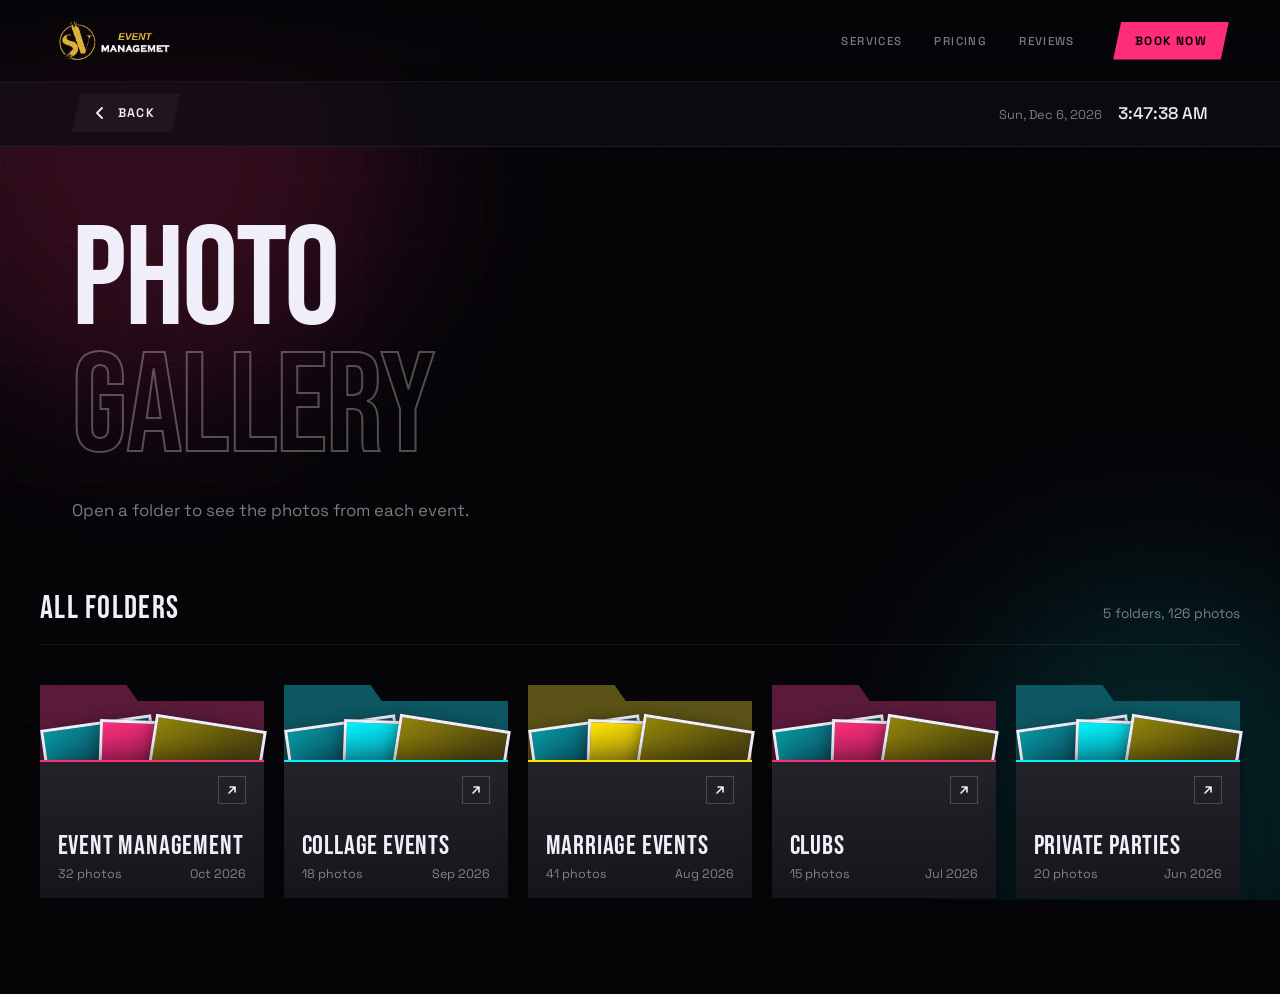
==== src/html/c_gallery.html @ 481b9ca6 "Add files via upload" ====
<!DOCTYPE html>
<html lang="en">
<head>
  <meta charset="UTF-8">
  <meta name="viewport" content="width=device-width, initial-scale=1">
  <title>Photo Gallery</title>

  <!-- Fonts used by Claudestyle.css (remove if your site already loads them) -->
  <link rel="preconnect" href="https://fonts.googleapis.com">
  <link rel="preconnect" href="https://fonts.gstatic.com" crossorigin>
  <link href="https://fonts.googleapis.com/css2?family=Bebas+Neue&family=Space+Grotesk:wght@400;500;700&family=Syncopate:wght@400;700&display=swap" rel="stylesheet">

  <!-- 1) Your existing stylesheet (unchanged)  2) the new gallery styles.
       Change the paths if your CSS lives in a folder, e.g. href="css/Claudestyle.css" -->
  <link rel="stylesheet" href="Claudestyle.css">
  <link rel="stylesheet" href="gallery.css">
    <link rel="stylesheet" href="./c_gallery.css">

    <link rel="icon" type="image/png" href="../Images/Logo_crop.png">
<link rel="stylesheet" href="../html/nav_styl1.css">
<link rel="stylesheet" href="../html/./Claudestyle.css">


</head>

<body class="gallery-page">

  <!-- nav -->
  <nav class="navbar">
    <div class="nav-logo">
        <a href="./index.html">
            <img src="../Images/Logo.png" alt="Logo">
        </a>
    </div>

    <!-- Desktop Navigation -->
    <div class="desktop-nav">

        <ul class="nav-links">
            <li><a href="./index.html#services">Services</a></li>
            <li><a href="./index.html#pricing">Pricing</a></li>
            <li><a href="./index.html#testimonials">Reviews</a></li>
        </ul>

        <a href="./index.html#contact" class="nav-cta" id="#contact">
            Book Now
        </a>

    </div>

    <!-- Mobile Menu Button -->
    <button class="menu-button"
            id="menuButton"
            aria-label="Open navigation menu"
            aria-expanded="false">

        <span></span>
        <span></span>
        <span></span>

    </button>

    <!-- Mobile Dropdown -->
    <div class="mobile-menu" id="mobileMenu">

        <ul>
            <li><a href="./index.html#services">Services</a></li>
            <li><a href="./index.html#events">Events</a></li>
            <li><a href="./index.html#genres">Galary</a></li>
            <li><a href="./index.html#pricing">Pricing</a></li>
            <li><a href="./index.html#testimonials">Reviews</a></li>
        </ul>

        <a href="./index.html#contact" class="mobile-cta" id="#contact">
            Book Now
        </a>

    </div>

</nav>

  <div class="g-bg" aria-hidden="true">
    <div class="grid-bg"></div>
    <div class="orb orb1"></div>
    <div class="orb orb2"></div>
  </div>
 
  <main>

<!-- back button + time & date -->
    <div class="g-toolbar">
      <div class="g-toolbar-inner">
        <a class="g-back" id="backBtn" href="./index.html">
          <svg width="16" height="16" viewBox="0 0 16 16" fill="none" stroke="currentColor" stroke-width="1.8" stroke-linecap="round" stroke-linejoin="round" aria-hidden="true">
            <path d="M10 3 5 8l5 5"/>
          </svg>
          Back
        </a>

        <div class="g-clock">
          <span class="g-date" id="gDate"></span>
          <time class="g-time" id="gClock">--:--:--</time>
        </div>
      </div>
    </div>

    <!-- =================================================================
         TITLE
         ================================================================= -->
    <div class="gallery-head">
      <h1 class="gallery-title">
        <span>Photo</span>
        <span class="g-outline">Gallery</span>
      </h1>
      <p class="gallery-sub">Open a folder to see the photos from each event.</p>
    </div>

    <!-- =================================================================
         FOLDER SECTION  (5 image folders, each one is a link)

         To edit a folder:
           href="..."           the page that opens when the folder is clicked
           folder-name          the folder title
           folder-meta          photo count and date
           style="--img: ..."   (optional) a real cover photo, e.g.
                                <a class="folder" href="..." style="--img: url('Images/event1.JPG')">
                                Without it, colour placeholders are shown.
         To add a 6th folder: copy one <li>...</li> block (the grid
         layout in gallery.css is set up for exactly 5).
         ================================================================= -->
    <section class="gallery-section">
      <div class="container">

        <div class="g-section-head">
          <h2 class="g-section-title">All folders</h2>
          <span class="g-section-count">5 folders, 126 photos</span>
        </div>

        <ul class="folder-grid">

          <!-- Folder 1 -->
          <li>
            <a class="folder" href="gallery/live-events.html">
              <span class="folder-back"></span>
              <span class="folder-photos" aria-hidden="true">
                <span class="folder-photo"></span>
                <span class="folder-photo"></span>
                <span class="folder-photo"></span>
              </span>
              <span class="folder-front">
                <span class="folder-open" aria-hidden="true">
                  <svg width="14" height="14" viewBox="0 0 14 14" fill="none" stroke="currentColor" stroke-width="1.6" stroke-linecap="round" stroke-linejoin="round"><path d="M4 10 10 4M5 4h5v5"/></svg>
                </span>
                <span>
                  <span class="folder-name">Event Management</span>
                  <span class="folder-meta"><span>32 photos</span><span>Oct 2026</span></span>
                </span>
              </span>
            </a>
          </li>

          <!-- Folder 2 -->
          <li>
            <a class="folder" href="gallery/behind-the-decks.html">
              <span class="folder-back"></span>
              <span class="folder-photos" aria-hidden="true">
                <span class="folder-photo"></span>
                <span class="folder-photo"></span>
                <span class="folder-photo"></span>
              </span>
              <span class="folder-front">
                <span class="folder-open" aria-hidden="true">
                  <svg width="14" height="14" viewBox="0 0 14 14" fill="none" stroke="currentColor" stroke-width="1.6" stroke-linecap="round" stroke-linejoin="round"><path d="M4 10 10 4M5 4h5v5"/></svg>
                </span>
                <span>
                  <span class="folder-name"> Collage Events</span>
                  <span class="folder-meta"><span>18 photos</span><span>Sep 2026</span></span>
                </span>
              </span>
            </a>
          </li>

          <!-- Folder 3 -->
          <li>
            <a class="folder" href="gallery/crowd-moments.html">
              <span class="folder-back"></span>
              <span class="folder-photos" aria-hidden="true">
                <span class="folder-photo"></span>
                <span class="folder-photo"></span>
                <span class="folder-photo"></span>
              </span>
              <span class="folder-front">
                <span class="folder-open" aria-hidden="true">
                  <svg width="14" height="14" viewBox="0 0 14 14" fill="none" stroke="currentColor" stroke-width="1.6" stroke-linecap="round" stroke-linejoin="round"><path d="M4 10 10 4M5 4h5v5"/></svg>
                </span>
                <span>
                  <span class="folder-name">Marriage Events</span>
                  <span class="folder-meta"><span>41 photos</span><span>Aug 2026</span></span>
                </span>
              </span>
            </a>
          </li>

          <!-- Folder 4 -->
          <li>
            <a class="folder" href="gallery/backstage.html">
              <span class="folder-back"></span>
              <span class="folder-photos" aria-hidden="true">
                <span class="folder-photo"></span>
                <span class="folder-photo"></span>
                <span class="folder-photo"></span>
              </span>
              <span class="folder-front">
                <span class="folder-open" aria-hidden="true">
                  <svg width="14" height="14" viewBox="0 0 14 14" fill="none" stroke="currentColor" stroke-width="1.6" stroke-linecap="round" stroke-linejoin="round"><path d="M4 10 10 4M5 4h5v5"/></svg>
                </span>
                <span>
                  <span class="folder-name">Clubs</span>
                  <span class="folder-meta"><span>15 photos</span><span>Jul 2026</span></span>
                </span>
              </span>
            </a>
          </li>

          <!-- Folder 5 -->
          <li>
            <a class="folder" href="gallery/artist-portraits.html">
              <span class="folder-back"></span>
              <span class="folder-photos" aria-hidden="true">
                <span class="folder-photo"></span>
                <span class="folder-photo"></span>
                <span class="folder-photo"></span>
              </span>
              <span class="folder-front">
                <span class="folder-open" aria-hidden="true">
                  <svg width="14" height="14" viewBox="0 0 14 14" fill="none" stroke="currentColor" stroke-width="1.6" stroke-linecap="round" stroke-linejoin="round"><path d="M4 10 10 4M5 4h5v5"/></svg>
                </span>
                <span>
                  <span class="folder-name">Private Parties</span>
                  <span class="folder-meta"><span>20 photos</span><span>Jun 2026</span></span>
                </span>
              </span>
            </a>
          </li>

        </ul>
      </div>
    </section>

  </main>

  <script>
    /* BACK BUTTON
       Go to the previous page if there is one; otherwise the normal
       link (index.html) is followed. */
    document.getElementById('backBtn').addEventListener('click', function (e) {
      if (document.referrer || window.history.length > 1) {
        e.preventDefault();
        window.history.back();
      }
    });

    /* LIVE DATE AND TIME
       Uses the visitor's own device clock and language, updates every second. */
    var clockEl = document.getElementById('gClock');
    var dateEl  = document.getElementById('gDate');

    function updateClock() {
      var now = new Date();
      clockEl.textContent = now.toLocaleTimeString([], { hour: 'numeric', minute: '2-digit', second: '2-digit' });
      clockEl.setAttribute('datetime', now.toISOString());
      dateEl.textContent  = now.toLocaleDateString([], { weekday: 'short', day: 'numeric', month: 'short', year: 'numeric' });
    }
    updateClock();
    setInterval(updateClock, 1000);
  </script>
  

</body>
</html>
---- src/html/Claudestyle.css ----
*, *::before, *::after { margin: 0; padding: 0; box-sizing: border-box; }

  :root {
    --neon: #FF2D78;
    --neon2: #00F5FF;
    --neon3: #FFE600;
    --dark: #050508;
    --dark2: #0D0D14;
    --dark3: #13131F;
    --glass: rgba(255,255,255,0.04);
    --glass-border: rgba(255,255,255,0.08);
    --text: #F0EEF8;
    --muted: rgba(240,238,248,0.5);
  }

  html { scroll-behavior: smooth; }

  body {
    background: var(--dark);
    color: var(--text);
    font-family: 'Space Grotesk', sans-serif;
    overflow-x: hidden;
    /* cursor: none; */
  }
 
body {
    opacity: 1;
    transition: opacity 0.5s ease-in-out;
}

/* Fade out before opening the next page */
body.fade-out {
    opacity: 0;
}

  /* CUSTOM CURSOR *
  .cursor {
    position: fixed;
    width: 12px;
    height: 12px;
    background: var(--neon);
    border-radius: 50%;
    pointer-events: none;
    z-index: 99999;
    transform: translate(-50%, -50%);
    transition: transform 0.1s, width 0.3s, height 0.3s, background 0.3s;
    mix-blend-mode: difference;
  }
  .cursor-ring {
    position: fixed;
    width: 40px;
    height: 40px;
    border: 1.5px solid var(--neon2);
    border-radius: 50%;
    pointer-events: none;
    z-index: 99998;
    transform: translate(-50%, -50%);
    transition: transform 0.15s ease, width 0.3s, height 0.3s;
    mix-blend-mode: screen;
  }

  NOISE OVERLAY 
  body::before {
    content: '';
    position: fixed;
    inset: 0;
    background-image: url("data:image/svg+xml,%3Csvg viewBox='0 0 200 200' xmlns='http://www.w3.org/2000/svg'%3E%3Cfilter id='n'%3E%3CfeTurbulence type='fractalNoise' baseFrequency='0.9' numOctaves='4' stitchTiles='stitch'/%3E%3C/filter%3E%3Crect width='100%25' height='100%25' filter='url(%23n)' opacity='0.03'/%3E%3C/svg%3E");
    pointer-events: none;
    z-index: 9999;
    opacity: 0.4;
  }

  NAV 
  nav {
    position: fixed;
    top: 0; left: 0; right: 0;
    z-index: 1000;
    padding: 1.5rem 3rem;
    display: flex;
    justify-content:center;
    align-items: center;
    background: linear-gradient(to bottom, rgba(5,5,8,0.9), transparent);
    backdrop-filter: blur(2px);
    width: 20%;
     height:20%;
}
  .nav_logo {
   height:20%;
   width:20%;
  } 

.nav{
  display: flex;
  flex-direction: row;
  align-items: center;
  justify-content:space-between;
  height: fit-content;
  width:100%;
  height: 5em;
  
}


  .nav-logo span { color: var(--neon); }
  .nav-links { display: flex; gap: 2.5rem; list-style: none; }
  .nav-links a {
    text-decoration: none;
    color: var(--muted);
    font-size: 0.8rem;
    letter-spacing: 0.12em;
    text-transform: uppercase;
    transition: color 0.3s;
    position: relative;
  }
  
  
  .nav-cta {
    background: var(--neon);
    color: #000;
    padding: 0.6rem 1.6rem;
    font-size: 0.78rem;
    font-weight: 700;
    letter-spacing: 0.1em;
    text-transform: uppercase;
    text-decoration: none;
    clip-path: polygon(8px 0%, 100% 0%, calc(100% - 8px) 100%, 0% 100%);
    transition: background 0.3s, transform 0.2s;
  }
  .nav-cta:hover { background: var(--neon2); transform: scale(1.05); } */

  /* HERO */
  
  

.main_space{
  display: flex;
  flex-direction: column;
  /* position:; */
  /* align-items: center; */
  /* justify-content: center; */
}  

  #hero {
    min-height: 45vh;
    display: flex;
    flex-direction: column;
    justify-content:flex-start;
    align-items: center;
    text-align: center;
    position: relative;
    z-index: 10;
    overflow: hidden;
    padding: 6rem 2rem 4rem;
  }

/* HERO backgriund effects */
/* ================================ ILLUSION ZOOM SECTION ================================ */ 
.illusion-zoom-section { width: 100%; height: 100vh; overflow: hidden; position: relative; } 
.illusion-zoom-image { 
  width: 100%;
  height: 100%;
  position: absolute;
  opacity: 10%;
  /* object-fit: cover; */
  transform: scale(1);
  will-change: transform; 
  transition: transform 0.08s linear; } 
  
  /* Mobile */ @media (max-width: 768px) { 
    .illusion-zoom-section { height: 100svh; } 
    .illusion-zoom-image { object-position: center; } }



/* About background */
.background_effect_image { 
  position:absolute;
  opacity: 30%;
  object-fit: cover;
  transform: scale(2);
  will-change: transform; 
  transition: transform 0.08s linear; } 

.background_effect_image{
   position:re
}



  /* AUDIO VISUALIZER BG */
  .visualizer-bg {
    /* position: absolute; */
    bottom: 0; left: 0; right: 0;
    height: 220px;
    display: flex;
    align-items: center;
    justify-content: center;
    gap: 3px;
    padding: 0 1rem;
    opacity: 0.15;
  }
  .bar {
    width: 6px;
    background: linear-gradient(to top, var(--neon), var(--neon2));
    border-radius: 3px 3px 0 0;
    animation: barDance var(--dur, 1.2s) ease-in-out infinite alternate;
    transform-origin: bottom;
  }
  @keyframes barDance {
    0% { height: var(--min, 10px); }
    100% { height: var(--max, 80px); }
  }

  /* GRID LINES */
  .grid-bg {
    position: absolute;
    inset: 0;
    background-image:
      linear-gradient(rgba(255,45,120,0.04) 1px, transparent 1px),
      linear-gradient(90deg, rgba(255,45,120,0.04) 1px, transparent 1px);
    background-size: 60px 60px;
    animation: gridPulse 6s ease-in-out infinite;
  }
  @keyframes gridPulse {
    0%, 100% { opacity: 0.5; }
    50% { opacity: 1; }
  }

  /* ORBS */
  .orb {
    position: absolute;
    border-radius: 50%;
    filter: blur(80px);
    animation: orbFloat var(--dur, 8s) ease-in-out infinite alternate;
    pointer-events: none;
  }
  .orb1 { width: 500px; height: 500px; background: rgba(255,45,120,0.18); top: -100px; left: -100px; --dur: 7s; }
  .orb2 { width: 400px; height: 400px; background: rgba(0,245,255,0.12); bottom: -80px; right: -80px; --dur: 9s; }
  .orb3 { width: 300px; height: 300px; background: rgba(255,230,0,0.08); top: 40%; left: 40%; --dur: 11s; }
  @keyframes orbFloat {
    0% { transform: translate(0,0) scale(1); }
    100% { transform: translate(40px, 30px) scale(1.1); }
  }

  .hero-eyebrow {
    font-size: 0.92rem;
    letter-spacing: 0.3em;
    text-transform: uppercase;
    color: var(--neon);
    margin-bottom: 1.5rem;
    position: relative;
    display: flex;
    align-items: center;
    gap: 1rem;
    opacity: 0;
    animation: fadeUp 0.8s 0.3s forwards;
  }
  .hero-eyebrow::before, .hero-eyebrow::after {
    content: '';
    width: 50px; height: 1px;
    background: var(--neon);
    opacity: 0.5;
  }

  .hero-title {
    font-family: 'Bebas Neue', sans-serif;
    font-size: clamp(5rem, 14vw, 14rem);
    line-height: 0.9;
    letter-spacing: -0.02em;
    position: relative;
    z-index: 2;
    opacity: 0;
    animation: fadeUp 0.8s 0.5s forwards;
  }
  .hero-title .line1 { display: block; }
  .hero-title .line2 {
    display: block;
    -webkit-text-stroke: 2px rgba(248, 248, 248, 0.3);
    color: transparent;
    position: relative;
  }
  .hero-title .line2::after {
    content: attr(data-text);
    position: absolute;
    left: 0;
    background: linear-gradient(135deg, var(--neon), var(--neon2));
    -webkit-background-clip: text;
    background-clip: text;
    -webkit-text-fill-color: transparent;
    clip-path: inset(0 100% 0 0);
    animation: textReveal 1.5s 1.2s forwards;
  }
  @keyframes textReveal {
    to { clip-path: inset(0 0% 0 0); }
  }

  .hero-sub {
    font-size: 1.08rem;
    color: var(--muted);
    margin-top: 2rem;
    max-width: 500px;
    line-height: 1.7;
    opacity: 0;
    animation: fadeUp 0.8s 0.9s forwards;
  }

  .hero-btns {
    display: flex;
    gap: 1.2rem;
    margin-top: 3rem;
    opacity: 0;
    animation: fadeUp 0.8s 1.1s forwards;
    flex-wrap: wrap;
    justify-content: center;
  }

  .btn-primary {
    background: var(--neon);
    color: #000;
    padding: 1rem 2.5rem;
    font-weight: 700;
    font-size: 0.85rem;
    letter-spacing: 0.1em;
    text-transform: uppercase;
    text-decoration: none;
    clip-path: polygon(12px 0%, 100% 0%, calc(100% - 12px) 100%, 0% 100%);
    transition: all 0.3s;
    position: relative;
    overflow: hidden;
  }
  .btn-primary::before {
    content: '';
    position: absolute;
    inset: 0;
    background: var(--neon2);
    transform: translateX(-110%);
    transition: transform 0.4s;
    z-index: 0;
  }
  .btn-primary:hover::before { transform: translateX(0); }
  .btn-primary span { position: relative; z-index: 1; }

  .btn-outline {
    border: 1.5px solid rgba(240,238,248,0.2);
    color: var(--text);
    padding: 1rem 2.5rem;
    font-weight: 600;
    font-size: 0.85rem;
    letter-spacing: 0.1em;
    text-transform: uppercase;
    text-decoration: none;
    clip-path: polygon(12px 0%, 100% 0%, calc(100% - 12px) 100%, 0% 100%);
    transition: all 0.3s;
    backdrop-filter: blur(8px);
  }
  .btn-outline:hover {
    border-color: var(--neon2);
    color: var(--neon2);
    box-shadow: 0 0 20px rgba(0,245,255,0.2);
  }

  .scroll-indicator {
    position: absolute;
    bottom: 2rem;
    left: 50%;
    transform: translateX(-50%);
    display: flex;
    flex-direction: column;
    align-items: center;
    gap: 0.5rem;
    font-size: 0.65rem;
    letter-spacing: 0.2em;
    color: var(--muted);
    text-transform: uppercase;
    animation: fadeUp 1s 1.8s both;
  }
  .scroll-line {
    width: 1px;
    height: 50px;
    background: linear-gradient(to bottom, var(--neon), transparent);
    animation: scrollLine 1.5s ease-in-out infinite;
  }
  @keyframes scrollLine {
    0% { transform: scaleY(0); transform-origin: top; }
    50% { transform: scaleY(1); transform-origin: top; }
    51% { transform: scaleY(1); transform-origin: bottom; }
    100% { transform: scaleY(0); transform-origin: bottom; }
  }

  @keyframes fadeUp {
    from { opacity: 0; transform: translateY(30px); }
    to { opacity: 1; transform: translateY(0); }
  }

  /* MARQUEE */
  .marquee-section {
    padding: 1.5rem 0;
    background: var(--neon);
    overflow: hidden;
    position: relative;
  }
  .marquee-track {
    display: flex;
    gap: 3rem;
    white-space: nowrap;
    animation: marqueeScroll 10s linear infinite;
  }
  .marquee-section:hover .marquee-track { animation-play-state: paused; }
  .marquee-item {
    display: flex;
    align-items: center;
    gap: 1.5rem;
    font-family: 'Syncopate', sans-serif;
    font-size: 0.75rem;
    font-weight: 700;
    letter-spacing: 0.15em;
    text-transform: uppercase;
    color: #000;
    flex-shrink: 0;
  }
  .marquee-dot {
    width: 4px; height: 20px;
    background: #000;
    border-radius:80%;
    opacity: 0.4%;
  }
  @keyframes marqueeScroll {
    0% { transform: translateX(0); }
    100% { transform: translateX(-100%); }
  }

  /* SECTION STYLES */
  section { padding: 8rem 2rem; position: relative; }
  .container { max-width: 1200px; margin: 0 auto; }

  .section-label {
    font-size: 0.7rem;
    letter-spacing: 0.3em;
    text-transform: uppercase;
    color: var(--neon);
    margin-bottom: 1rem;
    display: flex;
    align-items: center;
    gap: 0.8rem;
  }
  .section-label::before {
    content: '';
    width: 30px; height: 1px;
    background: var(--neon);
  }

  .section-title {
    font-family: 'Bebas Neue', sans-serif;
    font-size: clamp(3rem, 6vw, 6rem);
    line-height: 1;
    letter-spacing: 0.02em;
    margin-bottom: 1.5rem;
  }

  /* SERVICES */
  #services { background: var(--dark2); }

  .services-grid {
    display: grid;
    grid-template-columns: repeat(auto-fit, minmax(280px, 1fr));
    gap: 1.5px;
    margin-top: 4rem;
    background: var(--glass-border);
  }

  .service-card {
    background: var(--dark2);
    padding: 3rem 2.5rem;
    position: relative;
    overflow: hidden;
    transition: background 0.4s;
    cursor: pointer;
  }
  .service-card::before {
    content: '';
    position: absolute;
    inset: 0;
    background: linear-gradient(135deg, rgba(255,45,120,0.06), transparent);
    opacity: 0;
    transition: opacity 0.4s;
  }
  .service-card:hover { background: var(--dark3); }
  .service-card:hover::before { opacity: 1; }

  .service-number {
    font-family: 'Bebas Neue', sans-serif;
    font-size: 5rem;
    line-height: 1;
    color: rgba(240,238,248,0.04);
    position: absolute;
    top: 1.5rem;
    right: 1.5rem;
    transition: color 0.4s, transform 0.4s;
  }
  .service-card:hover .service-number {
    color: rgba(255,45,120,0.1);
    transform: scale(1.1);
  }

  .service-icon {
    width: 52px; height: 52px;
    border: 1.5px solid var(--glass-border);
    display: flex;
    align-items: center;
    justify-content: center;
    margin-bottom: 1.8rem;
    font-size: 1.5rem;
    transition: border-color 0.3s, transform 0.3s;
    clip-path: polygon(6px 0%, 100% 0%, calc(100% - 6px) 100%, 0% 100%);
  }
  .service-card:hover .service-icon {
    border-color: var(--neon);
    transform: rotate(5deg);
  }

  .service-name {
    font-family: 'Syncopate', sans-serif;
    font-size: 0.9rem;
    font-weight: 700;
    letter-spacing: 0.05em;
    margin-bottom: 1rem;
    transition: color 0.3s;
  }
  .service-card:hover .service-name { color: var(--neon); }

  .service-desc {
    font-size: 0.9rem;
    color: var(--muted);
    line-height: 1.7;
  }

  .service-link {
    display: inline-flex;
    align-items: center;
    gap: 0.5rem;
    margin-top: 1.8rem;
    font-size: 0.75rem;
    letter-spacing: 0.15em;
    text-transform: uppercase;
    color: var(--neon);
    text-decoration: none;
    opacity: 0;
    transform: translateY(8px);
    transition: opacity 0.3s, transform 0.3s;
  }
  .service-card:hover .service-link { opacity: 1; transform: translateY(0); }

  /* ABOUT */
  #about {
    display: grid;
    grid-template-columns: 1fr 1fr;
    gap: 6rem;
    align-items: center;
    padding: 8rem 4rem;
    max-width: 1400px;
    margin: 0 auto;
  }

  .about-visual {
    position: relative;
    aspect-ratio: 1;
    max-width: 500px;
  }
/* morethen dj disk */
.background_effect_image1{
  border-radius: 50%;
  opacity: 50%;
}

  .dj-ring {
    position: absolute;
    border-radius: 50%;
    border: 1px solid;
    animation: spin var(--spd, 10s) linear infinite var(--dir, normal);
    top: 50%; left: 50%;
    transform: translate(-50%, -50%);
  }
  .ring1 { width: 90%; height: 90%; border-color: rgba(255,45,120,0.2); }
  .ring2 { width: 72%; height: 72%; border-color: rgba(0,245,255,0.15); --spd: 7s; --dir: reverse; border-style: dashed; }
  .ring3 { width: 52%; height: 52%; border-color: rgba(255,230,0,0.1); --spd: 15s; }

  .dj-disk {
    position: absolute;
    top: 50%; left: 50%;
    transform: translate(-50%, -50%);
    width: 40%;
    aspect-ratio: 1;
    border-radius: 50%;
    background: radial-gradient(circle at 45% 40%, var(--dark3), var(--dark));
    border: 2px solid rgba(255,45,120,0.3);
    animation: spin 3s linear infinite;
    display: flex;
    align-items: center;
    justify-content: center;
  }
  .dj-disk::before {
    content: '';
    width: 20%;
    aspect-ratio: 1;
    border-radius: 50%;
    background: var(--neon);
    box-shadow: 0 0 20px var(--neon);
  }

  .groove-marks {
    position: absolute;
    inset: 0;
    border-radius: 50%;
    background: repeating-radial-gradient(
      circle at 50%,
      transparent 20%,
      transparent 21%,
      rgba(255,255,255,0.015) 21.5%,
      transparent 22%
    );
  }

  @keyframes spin { to { transform: translate(-50%, -50%) rotate(360deg); } }

  .about-dots {
    position: absolute;
    inset: 0;
  }
  .dot-particle {
    position: absolute;
    width: 4px; height: 4px;
    border-radius: 50%;
    background: var(--neon);
    animation: particleOrbit var(--spd, 8s) linear infinite;
    top: 50%; left: 50%;
    transform-origin: var(--dist, 180px) 0;
  }
  @keyframes particleOrbit {
    to { transform: rotate(360deg) translateX(0); }
  }

  .about-content .section-label { margin-bottom: 1.5rem; }

  .about-stats {
    display: grid;
    grid-template-columns: 1fr 1fr;
    gap: 1.5rem;
    margin-top: 3rem;
  }

  .stat-box {
    background: var(--glass);
    border: 1px solid var(--glass-border);
    padding: 1.5rem;
    clip-path: polygon(8px 0%, 100% 0%, calc(100% - 8px) 100%, 0% 100%);
    position: relative;
    overflow: hidden;
    transition: border-color 0.3s;
  }
  .stat-box::before {
    content: '';
    position: absolute;
    bottom: 0; left: 0;
    width: 100%; height: 2px;
    background: linear-gradient(to right, var(--neon), transparent);
    transform: scaleX(0);
    transform-origin: left;
    transition: transform 0.4s;
  }
  .stat-box:hover { border-color: rgba(255,45,120,0.3); }
  .stat-box:hover::before { transform: scaleX(1); }

  .stat-num {
    font-family: 'Bebas Neue', sans-serif;
    font-size: 3.5rem;
    line-height: 1;
    background: linear-gradient(135deg, var(--text), var(--neon));
    -webkit-background-clip: text;
    background-clip: text;
    -webkit-text-fill-color: transparent;
  }

  .stat-label {
    font-size: 0.75rem;
    color: var(--muted);
    letter-spacing: 0.1em;
    text-transform: uppercase;
    margin-top: 0.3rem;
  }

  /* EVENTS SHOWCASE */
  #events { background: var(--dark3); overflow: hidden; }

  .events-header {
    display: flex;
    justify-content: space-between;
    align-items: flex-end;
    margin-bottom: 4rem;
    flex-wrap: wrap;
    gap: 2rem;
  }

  .event-cards-wrap {
    display: grid;
    grid-template-columns: 2fr 1fr 1fr;
    grid-template-rows: auto;
    gap: 1.5px;
    background: var(--glass-border);
  }

  .event-card {
    position: relative;
    overflow: hidden;
    aspect-ratio: var(--ar, 4/3);
    background: var(--dark2) transparent;
    cursor: pointer;
  }
 #event-img-placeholder1{
    background-image:url("../Images/event1.JPG");
    background-size:cover;
 }
  .event-card:first-child { grid-row: span 2; aspect-ratio: auto; }

  .event-img-placeholder {
    position: absolute;
    inset: 0;
    transition: transform 0.6s ease;
  }
  .event-card:hover .event-img-placeholder { transform: scale(1.08); }

  /* Colorful gradient placeholders */
  .event-card:nth-child(1) .event-img-placeholder { background: linear-gradient(135deg, #0d0d1f 0%, #1a0a2e 50%, #0d0d1f 100%); }
  .event-card:nth-child(2) .event-img-placeholder { background: linear-gradient(135deg, #0f0a14 0%, #1f0f2a 100%); }
  .event-card:nth-child(3) .event-img-placeholder { background: linear-gradient(135deg, #060d14 0%, #0a1a24 100%); }
  .event-card:nth-child(4) .event-img-placeholder { background: linear-gradient(135deg, #0d0f06 0%, #1a1f0a 100%); }
  .event-card:nth-child(5) .event-img-placeholder { background: linear-gradient(135deg, #14060a 0%, #240a12 100%); }

  /* Fake "photo" shapes inside */
  .event-card::before {
    content: '';
    position: absolute;
    inset: 0;
    background: var(--pattern);
    opacity: 0.15;
    transition: opacity 0.4s;
  }
  .event-card:nth-child(1)::before { --pattern: radial-gradient(ellipse at 30% 60%, rgba(255,45,120,0.8) 0%, transparent 60%), radial-gradient(ellipse at 70% 30%, rgba(0,245,255,0.5) 0%, transparent 50%); }
  .event-card:nth-child(2)::before { --pattern: radial-gradient(circle at 60% 40%, rgba(255,45,120,0.9) 0%, transparent 55%); }
  .event-card:nth-child(3)::before { --pattern: radial-gradient(circle at 40% 60%, rgba(0,245,255,0.8) 0%, transparent 55%); }
  .event-card:nth-child(4)::before { --pattern: radial-gradient(circle at 50% 30%, rgba(255,230,0,0.8) 0%, transparent 55%); }
  .event-card:nth-child(5)::before { --pattern: radial-gradient(circle at 40% 50%, rgba(255,45,120,0.7) 0%, transparent 55%); }

  .event-overlay {
    position: absolute;
    inset: 0;
    background: linear-gradient(to top, rgba(5,5,8,0.95) 0%, rgba(5,5,8,0.3) 50%, transparent 100%);
    display: flex;
    flex-direction: column;
    justify-content: flex-end;
    padding: 2rem;
    transition: background 0.4s;
  }
  .event-card:hover .event-overlay { background: linear-gradient(to top, rgba(5,5,8,0.98) 0%, rgba(5,5,8,0.5) 60%, transparent 100%); }

  .event-tag {
    display: inline-block;
    background: var(--neon);
    color: #000;
    font-size: 0.62rem;
    font-weight: 700;
    letter-spacing: 0.15em;
    text-transform: uppercase;
    padding: 0.25rem 0.7rem;
    clip-path: polygon(4px 0%, 100% 0%, calc(100% - 4px) 100%, 0% 100%);
    margin-bottom: 0.8rem;
    width: fit-content;
  }

  .event-name {
    font-family: 'Syncopate', sans-serif;
    font-size: 0.9rem;
    font-weight: 700;
    line-height: 1.3;
    margin-bottom: 0.5rem;
  }

  .event-meta {
    font-size: 0.75rem;
    color: var(--muted);
    display: flex;
    gap: 1rem;
  }

  .event-arrow {
    position: absolute;
    top: 1.5rem; right: 1.5rem;
    width: 36px; height: 36px;
    border: 1px solid rgba(240,238,248,0.2);
    display: flex;
    align-items: center;
    justify-content: center;
    font-size: 1.1rem;
    opacity: 0;
    transform: translate(-8px, 8px);
    transition: opacity 0.3s, transform 0.3s;
  }
  .event-card:hover .event-arrow { opacity: 1; transform: translate(0, 0); }

  /* GENRES / MUSIC SECTION */
  #genres {
    padding: 6rem 2rem;
    text-align: center;
    overflow: hidden;
  }

  .genre-wheel {
    position: relative;
    width: 400px;
    height: 400px;
    margin: 4rem auto;
  }

  .genre-item {
    position: absolute;
    top: 50%; left: 50%;
    font-family: 'Syncopate', sans-serif;
    font-size: 0.7rem;
    font-weight: 700;
    letter-spacing: 0.1em;
    text-transform: uppercase;
    cursor: pointer;
    padding: 0.5rem 1rem;
    border: 1px solid var(--glass-border);
    transition: all 0.3s;
    white-space: nowrap;
    clip-path: polygon(6px 0%, 100% 0%, calc(100% - 6px) 100%, 0% 100%);
  }
  .genre-item:hover {
    background: var(--neon);
    color: #000;
    border-color: var(--neon);
    transform: translate(-50%, -50%) scale(1.1) !important;
  }

  .center-badge {
    position: absolute;
    top: 50%; left: 50%;
    transform: translate(-50%, -50%);
    width: 100px; height: 100px;
    border-radius: 50%;
    background: var(--neon);
    display: flex;
    align-items: center;
    justify-content: center;
    font-family: 'Bebas Neue', sans-serif;
    font-size: 1.1rem;
    color: #000;
    animation: pulse 2s ease-in-out infinite;
    z-index: 2;
  }
  @keyframes pulse {
    0%, 100% { box-shadow: 0 0 0 0 rgba(255,45,120,0.4), 0 0 0 0 rgba(255,45,120,0.2); }
    50% { box-shadow: 0 0 0 20px rgba(255,45,120,0), 0 0 0 40px rgba(255,45,120,0); }
  }

  /* PRICING */
  #pricing { background: var(--dark2); }

  .pricing-grid {
    display: grid;
    grid-template-columns: repeat(3, 1fr);
    gap: 1.5px;
    background: var(--glass-border);
    margin-top: 4rem;
  }

  .price-card {
    background: var(--dark2);
    padding: 3rem 2.5rem;
    position: relative;
    overflow: hidden;
    transition: background 0.3s;
  }
  .price-card.featured {
    background: var(--dark3);
  }
  .price-card.featured::before {
    content: '';
    position: absolute;
    top: 0; left: 0; right: 0;
    height: 3px;
    background: linear-gradient(to right, var(--neon), var(--neon2));
  }

  .price-badge {
    display: inline-block;
    background: var(--neon);
    color: #000;
    font-size: 0.6rem;
    font-weight: 700;
    letter-spacing: 0.15em;
    text-transform: uppercase;
    padding: 0.25rem 0.8rem;
    margin-bottom: 1.5rem;
  }

  .price-name {
    font-family: 'Syncopate', sans-serif;
    font-size: 0.9rem;
    font-weight: 700;
    margin-bottom: 2rem;
    letter-spacing: 0.05em;
  }

  .price-amount {
    font-family: 'Bebas Neue', sans-serif;
    font-size: 4.5rem;
    line-height: 1;
    margin-bottom: 0.3rem;
  }
  .price-amount span { font-size: 1.5rem; vertical-align: super; }

  .price-period {
    font-size: 0.78rem;
    color: var(--muted);
    margin-bottom: 2.5rem;
  }

  .price-features { list-style: none; margin-bottom: 3rem; }
  .price-features li {
    font-size: 0.85rem;
    color: var(--muted);
    padding: 0.7rem 0;
    border-bottom: 1px solid var(--glass-border);
    display: flex;
    align-items: center;
    gap: 0.8rem;
    transition: color 0.3s;
  }
  .price-features li:hover { color: var(--text); }
  .price-features li::before {
    content: '→';
    color: var(--neon);
    flex-shrink: 0;
    /* font-size: 0.8rem; */
  }

  .btn-price {
    display: block;
    text-align: center;
    padding: 0.9rem 2rem;
    font-size: 0.8rem;
    font-weight: 700;
    letter-spacing: 0.1em;
    text-transform: uppercase;
    text-decoration: none;
    clip-path: polygon(10px 0%, 100% 0%, calc(100% - 10px) 100%, 0% 100%);
    transition: all 0.3s;
  }
  .featured .btn-price { background: var(--neon); color: #000; }
  .featured .btn-price:hover { background: var(--neon2); }
  .price-card:not(.featured) .btn-price {
    border: 1.5px solid rgba(240,238,248,0.15);
    color: var(--text);
  }
  .price-card:not(.featured) .btn-price:hover {
    border-color: var(--neon);
    color: var(--neon);
  }

  /* TESTIMONIALS */
  #testimonials { overflow: hidden; }

  .testimonials-track {
    display: flex;
    gap: 1.5rem;
    margin-top: 4rem;
    animation: testimonialScroll 30s linear infinite;
  }
  #testimonials:hover .testimonials-track { animation-play-state: paused; }

  @keyframes testimonialScroll {
    0% { transform: translateX(0); }
    100% { transform: translateX(-50%); }
  }

  .testimonial-card {
    flex-shrink: 0;
    width: 380px;
    background: var(--glass);
    border: 1px solid var(--glass-border);
    padding: 2.5rem;
    clip-path: polygon(12px 0%, 100% 0%, calc(100% - 12px) 100%, 0% 100%);
    transition: border-color 0.3s;
  }
  .testimonial-card:hover { border-color: rgba(255,45,120,0.3); }

  .testimonial-stars {
    color: var(--neon3);
    font-size: 0.85rem;
    letter-spacing: 0.15em;
    margin-bottom: 1.2rem;
  }

  .testimonial-text {
    font-size: 0.92rem;
    line-height: 1.7;
    color: var(--muted);
    margin-bottom: 2rem;
    font-style: italic;
  }

  .testimonial-author {
    display: flex;
    align-items: center;
    gap: 0.8rem;
  }

  .author-avatar {
    width: 40px; height: 40px;
    border-radius: 50%;
    background: linear-gradient(135deg, var(--neon), var(--neon2));
    display: flex;
    align-items: center;
    justify-content: center;
    font-size: 0.85rem;
    font-weight: 700;
    color: #000;
    flex-shrink: 0;
  }

  .author-name {
    font-size: 0.85rem;
    font-weight: 600;
  }
  .author-role {
    font-size: 0.72rem;
    color: var(--muted);
  }

  /* CTA SECTION */
  #cta {
    padding: 10rem 2rem;
    text-align: center;
    position: relative;
    overflow: hidden;
    background: var(--dark3);
  }

  #cta::before {
    content: '';
    position: absolute;
    inset: 0;
    background: radial-gradient(ellipse at 50% 50%, rgba(255,45,120,0.12) 0%, transparent 70%);
    animation: ctaPulse 4s ease-in-out infinite;
  }
  @keyframes ctaPulse {
    0%, 100% { transform: scale(1); opacity: 1; }
    50% { transform: scale(1.1); opacity: 0.7; }
  }

  .cta-big {
    font-family: 'Bebas Neue', sans-serif;
    font-size: clamp(4rem, 10vw, 10rem);
    line-height: 0.95;
    letter-spacing: 0.01em;
    position: relative;
    z-index: 1;
  }

  .cta-sub {
    font-size: 1rem;
    color: var(--muted);
    margin: 2rem 0 3.5rem;
    position: relative;
    z-index: 1;
  }

  .cta-email {
    display: flex;
    max-width: 500px;
    margin: 0 auto;
    position: relative;
    z-index: 1;
  }

  .cta-email input {
    flex: 1;
    background: var(--glass);
    border: 1.5px solid var(--glass-border);
    border-right: none;
    padding: 1rem 1.5rem;
    color: var(--text);
    font-family: 'Space Grotesk', sans-serif;
    font-size: 0.9rem;
    outline: none;
    transition: border-color 0.3s;
    clip-path: polygon(8px 0%, 100% 0%, 100% 100%, 0% 100%);
  }
  .cta-email input::placeholder { color: var(--muted); }
  .cta-email input:focus { border-color: var(--neon); }

  .cta-email button {
    background: var(--neon);
    border: none;
    padding: 1rem 2rem;
    color: #000;
    font-family: 'Space Grotesk', sans-serif;
    font-size: 0.8rem;
    font-weight: 700;
    letter-spacing: 0.1em;
    text-transform: uppercase;
    cursor: none;
    clip-path: polygon(0% 0%, calc(100% - 8px) 0%, 100% 100%, 0% 100%);
    transition: background 0.3s;
  }
  .cta-email button:hover { background: var(--neon2); }


/* my contact */

/* ---------------------------------------------------------------------
   1. SECTION
   NOTE: Claudestyle.css has "section { padding: 8rem 2rem }". The class
   below is more specific, so this padding wins on every screen size.
   --------------------------------------------------------------------- */
.contact-section {
  position: relative;
  z-index: 10;
  padding: 6rem 2rem;
  background: var(--dark2);
  border-top: 1px solid var(--glass-border);
}


/* ---------------------------------------------------------------------
   2. HEADING  (same style as the hero title: solid line + outlined line)
   --------------------------------------------------------------------- */
.contact-title {
  font-family: 'Bebas Neue', sans-serif;
  font-weight: 400;
  font-size: clamp(3rem, 8vw, 6.5rem);
  line-height: 0.95;
  letter-spacing: 0.01em;
}
.contact-title span { display: block; }
.contact-title .contact-outline {
  -webkit-text-stroke: 2px rgba(248, 248, 248, 0.3);
  color: transparent;
}
.contact-sub {
  margin-top: 1.5rem;
  max-width: 46ch;
  font-size: 1.05rem;
  line-height: 1.7;
  color: var(--muted);
}


/* ---------------------------------------------------------------------
   3. CONTACT CARDS
   Two cards side by side: mobile number and email.
   --accent = the colour of each card (pink for phone, cyan for email).
   --------------------------------------------------------------------- */
.contact-cards {
  display: grid;
  grid-template-columns: repeat(2, minmax(0, 1fr));
  gap: 1.5rem;
  margin-top: 3rem;
  list-style: none;
}

.contact-card {
  --accent: var(--neon);
  position: relative;                 /* lets the link cover the whole card */
  display: flex;
  flex-direction: column;
  gap: 0.35rem;
  padding: 2rem 2rem 1.75rem;
  background:
    linear-gradient(180deg, rgba(255, 255, 255, 0.06), rgba(255, 255, 255, 0.02)),
    var(--dark3);
  border: 1px solid var(--glass-border);
  border-top: 2px solid var(--accent);
  transition: transform 0.3s, box-shadow 0.3s, border-color 0.3s;
}
.contact-card--email { --accent: var(--neon2); }

/* Icon box - slanted like the buttons in Claudestyle.css */
.contact-icon {
  width: 52px;
  height: 52px;
  margin-bottom: 1rem;
  display: flex;
  align-items: center;
  justify-content: center;
  color: var(--accent);
  border: 1px solid var(--accent);
  clip-path: polygon(8px 0%, 100% 0%, calc(100% - 8px) 100%, 0% 100%);
  transition: background 0.3s, color 0.3s;
}

.contact-label {
  font-size: 0.8rem;
  letter-spacing: 0.12em;
  text-transform: uppercase;
  color: var(--muted);
}

/* The phone number / email link */
.contact-link {
  font-size: clamp(1.15rem, 2.4vw, 1.6rem);
  font-weight: 500;
  color: var(--text);
  text-decoration: none;
  overflow-wrap: anywhere;            /* a long email never runs off the screen */
  transition: color 0.3s;
}
/* Makes the whole card clickable, not just the text */
.contact-link::after {
  content: '';
  position: absolute;
  inset: 0;
}

.contact-hint {
  margin-top: 0.75rem;
  font-size: 0.8rem;
  color: var(--muted);
}


/* ---------------------------------------------------------------------
   4. HOVER / KEYBOARD FOCUS
   --------------------------------------------------------------------- */
.contact-card:hover,
.contact-card:focus-within {
  transform: translateY(-4px);
  border-color: var(--accent);
  box-shadow: 0 24px 50px -28px var(--accent);
}
.contact-card:hover .contact-icon,
.contact-card:focus-within .contact-icon {
  background: var(--accent);
  color: #000;
}
.contact-card:hover .contact-link,
.contact-card:focus-within .contact-link { color: var(--accent); }

.contact-link:focus-visible { outline: none; }
.contact-card:focus-within { outline: 2px solid var(--neon2); outline-offset: 4px; }


/* ---------------------------------------------------------------------
   5. RESPONSIVE
   <= 800px  cards stack, one under the other
   <= 480px  smaller padding on small phones
   --------------------------------------------------------------------- */
@media (max-width: 800px) {
  .contact-section { padding: 4.5rem 1.5rem; }
  .contact-cards { grid-template-columns: minmax(0, 1fr); margin-top: 2.5rem; }
}

@media (max-width: 480px) {
  .contact-section { padding: 3.5rem 1.25rem; }
  .contact-card { padding: 1.5rem 1.25rem; }
}


/* ---------------------------------------------------------------------
   6. REDUCED MOTION
   --------------------------------------------------------------------- */
@media (prefers-reduced-motion: reduce) {
  .contact-card,
  .contact-icon,
  .contact-link { transition: none; }
  .contact-card:hover,
  .contact-card:focus-within { transform: none; }
}

/* ===================== END OF CONTACT STYLES ===================== */




  /* FOOTER */
  footer {
    background: var(--dark);
    border-top: 1px solid var(--glass-border);
    padding: 4rem 2rem 2rem;
  }

  .footer-grid {
    display: grid;
    grid-template-columns: 2fr 1fr 1fr 1fr;
    gap: 4rem;
    max-width: 1200px;
    margin: 0 auto;
    padding-bottom: 3rem;
    border-bottom: 1px solid var(--glass-border);
  }

  .footer-brand {
    font-family: 'Syncopate', sans-serif;
    font-size: 1.2rem;
    font-weight: 700;
    margin-bottom: 1rem;
  }
  .footer-brand span { color: var(--neon); }

  .footer-desc {
    font-size: 0.85rem;
    color: var(--muted);
    line-height: 1.7;
    max-width: 280px;
  }

  .footer-socials {
    display: flex;
    gap: 0.8rem;
    margin-top: 1.5rem;
  }

  .social-btn {
    width: 38px; height: 38px;
    border: 1px solid var(--glass-border);
    display: flex;
    align-items: center;
    justify-content: center;
    font-size: 0.85rem;
    text-decoration: none;
    color: var(--muted);
    transition: all 0.3s;
    clip-path: polygon(5px 0%, 100% 0%, calc(100% - 5px) 100%, 0% 100%);
  }
  .social-btn:hover { background: var(--neon); color: #000; border-color: var(--neon); }

  .footer-col h4 {
    font-size: 0.7rem;
    letter-spacing: 0.2em;
    text-transform: uppercase;
    color: var(--neon);
    margin-bottom: 1.5rem;
  }

  .footer-col ul { list-style: none; }
  .footer-col ul li { margin-bottom: 0.8rem; }
  .footer-col ul li a {
    font-size: 0.85rem;
    color: var(--muted);
    text-decoration: none;
    transition: color 0.3s;
    position: relative;
  }
  .footer-col ul li a:hover { color: var(--text); }

  .footer-bottom {
    display: flex;
    justify-content: space-between;
    align-items: center;
    padding-top: 2rem;
    max-width: 1200px;
    margin: 0 auto;
    font-size: 0.75rem;
    color: var(--muted);
    flex-wrap: wrap;
    gap: 1rem;
  }

  /* SCROLL REVEAL */
  .reveal {
    opacity: 0;
    transform: translateY(40px);
    transition: opacity 0.7s ease, transform 0.7s ease;
  }
  .reveal.visible {
    opacity: 1;
    transform: translateY(0);
  }

  /* GLITCH TEXT */
  .glitch {
    position: relative;
  }
  .glitch::before, .glitch::after {
    content: attr(data-text);
    position: absolute;
    top: 0; left: 0;
    width: 100%;
    overflow: hidden;
  }
  .glitch::before {
    color: var(--neon2);
    animation: glitchTop 3s infinite;
    clip-path: inset(0 0 50% 0);
  }
  .glitch::after {
    color: var(--neon);
    animation: glitchBottom 3s infinite;
    clip-path: inset(50% 0 0 0);
  }
  @keyframes glitchTop {
    0%, 90%, 100% { transform: translateX(0); }
    92% { transform: translateX(-3px); }
    94% { transform: translateX(3px); }
  }
  @keyframes glitchBottom {
    0%, 88%, 100% { transform: translateX(0); }
    90% { transform: translateX(3px); }
    93% { transform: translateX(-3px); }
  }

  /* HOVER MAGNETIC EFFECT */
  .magnetic { transition: transform 0.3s cubic-bezier(0.23, 1, 0.32, 1); }

  /* =====================================================================
     RESPONSIVE  -  tablets & phones
     Desktop (above 1100px) is untouched. Below that, only sizes, spacing
     and layout change. Colours, fonts and content stay exactly the same.

       <= 1100px   small laptops / landscape tablets
       <=  900px   tablets (portrait)
       <=  599px   phones
       <=  400px   small phones
     ===================================================================== */

  html { -webkit-text-size-adjust: 100%; text-size-adjust: 100%; }

  /* ---------- <= 1100px : small laptops / landscape tablets ---------- */
  @media (max-width: 1100px) {
    section { padding: 6rem 2rem; }
    #about { padding: 6rem 2rem; gap: 3rem; }
    .service-card,
    .price-card { padding: 2.5rem 1.75rem; }
    .footer-grid { gap: 2.5rem; }
  }

  /* ---------- <= 900px : tablets (portrait) ---------- */
  @media (max-width: 900px) {
    /* existing rules kept */
    nav { padding: 1.2rem 1.5rem; }
    .nav-links { display: none; }

    section { padding: 5rem 1.5rem; }
    #genres { padding: 5rem 1.5rem; }
    #cta { padding: 7rem 1.5rem; }

    /* Hero: stop the background GIF stretching on tall screens */
    .illusion-zoom-image { object-fit: cover; object-position: center; }

    /* Hero equalizer: bars shrink to fit instead of overflowing */
    .visualizer-bg { width: 100%; }
    .bar { flex: 1 1 0; width: auto; max-width: 6px; }

    /* About: single column, image fills its box */
    #about { grid-template-columns: minmax(0, 1fr); padding: 5rem 1.5rem; gap: 3rem; }
    .about-visual { width: 100%; max-width: 340px; margin: 0 auto; }
    .about-visual .background_effect_image1 {
      position: absolute;
      inset: 0;
      width: 100%;
      height: 100%;
      object-fit: cover;
    }
    .about-stats { gap: 1.25rem; }

    /* Services / pricing */
    .services-grid { margin-top: 3rem; }
    .pricing-grid { grid-template-columns: minmax(0, 1fr); margin-top: 3rem; }

    /* Events: 2-column grid, first card spans the full row */
    .events-header { margin-bottom: 3rem; }
    .event-cards-wrap { grid-template-columns: repeat(2, minmax(0, 1fr)); }
    .event-card:first-child { grid-column: 1 / -1; grid-row: auto; aspect-ratio: 16 / 9; }

    .testimonials-track { margin-top: 3rem; }

    .footer-grid { grid-template-columns: repeat(2, minmax(0, 1fr)); gap: 2.5rem 2rem; }
  }

  /* ---------- <= 599px : phones ---------- */
  @media (max-width: 599px) {
    section { padding: 4rem 1.25rem; }
    #about { padding: 4rem 1.25rem; gap: 2.5rem; }
    #genres { padding: 4rem 1rem; }
    #cta { padding: 5rem 1rem; }
    footer { padding: 3rem 1.25rem 1.5rem; }

    .section-title { font-size: clamp(2.6rem, 12vw, 3.4rem); }

    /* Hero */
    #hero { padding: 3.5rem 1.25rem 2.5rem; }
    .hero-eyebrow {
      font-size: 0.72rem;
      letter-spacing: 0.18em;
      line-height: 1.6;
      flex-wrap: wrap;
      justify-content: center;
      text-align: center;
      gap: 0.3rem 0.8rem;
      margin-bottom: 1.25rem;
    }
    .hero-eyebrow::before,
    .hero-eyebrow::after { display: none; }
    .hero-title { font-size: clamp(3.5rem, 18vw, 5.5rem); }
    .hero-sub { font-size: 1rem; margin-top: 1.25rem; }
    .hero-btns {
      flex-direction: column;
      align-items: stretch;
      width: 100%;
      max-width: 320px;
      gap: 1rem;
      margin-top: 2rem;
    }
    .btn-primary,
    .btn-outline { text-align: center; padding: 0.95rem 1.5rem; }
    .visualizer-bg { height: 160px; gap: 2px; padding: 0 0.5rem; overflow: hidden; }

    .marquee-section { padding: 1rem 0; }

    /* Services */
    .services-grid { grid-template-columns: minmax(0, 1fr); margin-top: 2.5rem; }
    .service-card { padding: 2rem 1.5rem; }
    .service-number { font-size: 4rem; top: 1rem; right: 1rem; }

    /* About */
    .about-visual { max-width: 300px; }
    .about-stats { gap: 1rem; margin-top: 2rem; }
    .stat-box { padding: 1rem; }
    .stat-num { font-size: 2.6rem; }

    /* Events: single column */
    .events-header { margin-bottom: 2rem; gap: 1.25rem; }
    .event-cards-wrap { grid-template-columns: minmax(0, 1fr); }
    .event-card:first-child { grid-column: auto; aspect-ratio: 4 / 3; }
    .event-overlay { padding: 1.25rem; }
    .event-name { font-size: 0.8rem; }
    .event-meta { flex-wrap: wrap; gap: 0.2rem 0.6rem; }
    .event-arrow { top: 1rem; right: 1rem; }

    /* Genre wheel: scales with the screen, smaller labels so they don't overlap */
    .genre-wheel { width: min(300px, 100%); height: auto; aspect-ratio: 1; margin: 2.5rem auto; }
    .genre-item { font-size: 0.55rem; padding: 0.35rem 0.6rem; letter-spacing: 0.05em; }
    .center-badge { width: 80px; height: 80px; font-size: 0.95rem; }

    /* Pricing */
    .pricing-grid { margin-top: 2.5rem; }
    .price-card { padding: 2rem 1.5rem; }
    .price-name { margin-bottom: 1.25rem; }
    .price-amount { font-size: 3.5rem; }
    .price-period { margin-bottom: 1.75rem; }
    .price-features { margin-bottom: 2rem; }

    /* Testimonials: cards no wider than the screen */
    .testimonials-track { margin-top: 2.5rem; gap: 1rem; }
    .testimonial-card { width: min(300px, 82vw); padding: 1.75rem 1.5rem; }

    /* CTA */
    .cta-big { font-size: clamp(3rem, 15vw, 5rem); }
    .cta-sub { margin: 1.5rem 0 2rem; }

    /* Footer */
    .footer-grid { grid-template-columns: minmax(0, 1fr); gap: 2rem; padding-bottom: 2rem; }
    .footer-desc { max-width: none; }
    .footer-bottom { justify-content: center; text-align: center; }
  }

  /* ---------- <= 400px : small phones ---------- */
  @media (max-width: 400px) {
    section { padding: 3.5rem 1rem; }
    #about { padding: 3.5rem 1rem; }
    #hero { padding-left: 1rem; padding-right: 1rem; }
    .service-card,
    .price-card { padding: 1.75rem 1.25rem; }
    .stat-num { font-size: 2.2rem; }
    .stat-label { font-size: 0.68rem; letter-spacing: 0.06em; }
    .genre-item { font-size: 0.5rem; padding: 0.3rem 0.5rem; }
    .center-badge { width: 70px; height: 70px; font-size: 0.85rem; }
    .testimonial-card { padding: 1.5rem 1.25rem; }
  }
---- src/html/c_gallery.css ----
/* =====================================================================
   GALLERY PAGE - ADDITIONAL STYLES
   ---------------------------------------------------------------------
   Load this file AFTER Claudestyle.css:

     <link rel="stylesheet" href="Claudestyle.css">
     <link rel="stylesheet" href="gallery.css">

   Nothing in Claudestyle.css is edited. This file only adds new classes
   (all new class names start with "g-", "gallery-" or "folder") and
   re-uses the colour variables already defined in Claudestyle.css:

     --neon  #FF2D78   pink      --dark   #050508   page background
     --neon2 #00F5FF   cyan      --dark2  #0D0D14   panels
     --neon3 #FFE600   yellow    --dark3  #13131F   cards
     --text / --muted / --glass / --glass-border

   Existing classes re-used from Claudestyle.css:
     .container  .grid-bg  .orb  .orb1  .orb2

   CONTENTS
     1. Page setup (nav height + background effects)
     2. Demo top bar (placeholder - delete it, keep your own nav)
     3. Back button + live time bar
     4. Title block
     5. Folder section header
     6. Folder grid
     7. Folder design (back, photos, front)
     8. Hover / keyboard focus
     9. Responsive
    10. Reduced motion
   ===================================================================== */


/* ---------------------------------------------------------------------
   1. PAGE SETUP
   Put class="gallery-page" on <body>.
   --g-nav-h  = height of your top nav bar. Change it if your nav is
                taller or shorter, so the page content starts below it.
   --------------------------------------------------------------------- */

body {
    opacity: 1;
    transition: opacity 0.5s ease-in-out;
}

/* Fade out before opening the next page */
body.fade-out {
    opacity: 0;
}


.gallery-page {
  --g-nav-h: 5rem;
  padding-top: var(--g-nav-h);
}

/* Fixed layer behind everything: re-uses the grid lines and glowing
   orbs from Claudestyle.css so the page matches the rest of the site. */
.g-bg {
  position: fixed;
  inset: 0;
  z-index: 0;
  overflow: hidden;
  pointer-events: none;
}


/* ---------------------------------------------------------------------
   2. DEMO TOP BAR
   Only a placeholder so this page looks complete on its own.
   Delete the <header class="g-topbar"> block in gallery.html and use
   your real nav bar instead. Then you can delete this section too.
   --------------------------------------------------------------------- */
.g-topbar {
  position: fixed;
  top: 0; left: 0; right: 0;
  height: var(--g-nav-h);
  z-index: 1000;
  display: flex;
  align-items: center;
  justify-content: space-between;
  padding: 0 3rem;
  background: rgba(5, 5, 8, 0.82);
  backdrop-filter: blur(8px);
  border-bottom: 1px solid var(--glass-border);
}
.g-topbar-logo {
  font-family: 'Bebas Neue', sans-serif;
  font-size: 1.8rem;
  letter-spacing: 0.06em;
  color: var(--text);
  text-decoration: none;
}
.g-topbar-logo span { color: var(--neon); }
.g-topbar-links { display: flex; gap: 2.5rem; list-style: none; }
.g-topbar-links a {
  text-decoration: none;
  color: var(--muted);
  font-size: 0.8rem;
  letter-spacing: 0.12em;
  text-transform: uppercase;
  transition: color 0.3s;
}
.g-topbar-links a:hover,
.g-topbar-links a[aria-current="page"] { color: var(--text); }


/* ---------------------------------------------------------------------
   3. BACK BUTTON + LIVE TIME BAR
   Sits directly under the nav bar. Back button on the left,
   date and live clock on the right.
   --------------------------------------------------------------------- */
.g-toolbar {
  position: relative;
  z-index: 20;
  background: rgba(13, 13, 20, 0.7);
  backdrop-filter: blur(6px);
  border-bottom: 1px solid var(--glass-border);
}
.g-toolbar-inner {
  max-width: 1200px;
  margin: 0 auto;
  padding: 0.9rem 2rem;
  display: flex;
  align-items: center;
  justify-content: space-between;
  gap: 1rem;
}

/* Back button - same slanted shape as .btn-outline / .nav-cta */
.g-back {
  display: inline-flex;
  align-items: center;
  gap: 0.6rem;
  padding: 0.6rem 1.5rem 0.6rem 1.2rem;
  background: var(--glass);
  border: 1px solid var(--glass-border);
  color: var(--text);
  font-size: 0.78rem;
  font-weight: 600;
  letter-spacing: 0.1em;
  text-transform: uppercase;
  text-decoration: none;
  clip-path: polygon(8px 0%, 100% 0%, calc(100% - 8px) 100%, 0% 100%);
  transition: color 0.3s, border-color 0.3s, background 0.3s;
}
.g-back svg { transition: transform 0.3s; }
.g-back:hover,
.g-back:focus-visible {
  color: var(--neon2);
  border-color: var(--neon2);
  background: rgba(0, 245, 255, 0.06);
}
.g-back:hover svg,
.g-back:focus-visible svg { transform: translateX(-4px); }

/* Date + time */
.g-clock {
  display: flex;
  align-items: baseline;
  gap: 1rem;
  font-variant-numeric: tabular-nums;   /* digits keep the same width, so the time doesn't jiggle */
}
.g-date { font-size: 0.8rem; color: var(--muted); }
.g-time { font-size: 1.05rem; font-weight: 500; color: var(--text); }


/* ---------------------------------------------------------------------
   4. TITLE BLOCK
   Same look as the hero title: solid first line, outlined second line.
   --------------------------------------------------------------------- */
.gallery-head {
  position: relative;
  z-index: 10;
  max-width: 1200px;
  margin: 0 auto;
  padding: 4.5rem 2rem 3rem;
}
.gallery-title {
  font-family: 'Bebas Neue', sans-serif;
  font-weight: 400;
  font-size: clamp(3.6rem, 11vw, 9rem);
  line-height: 0.9;
  letter-spacing: -0.01em;
}
.gallery-title span { display: block; }
.gallery-title .g-outline {
  -webkit-text-stroke: 2px rgba(248, 248, 248, 0.3);
  color: transparent;
}
.gallery-sub {
  margin-top: 1.5rem;
  max-width: 44ch;
  font-size: 1.05rem;
  line-height: 1.7;
  color: var(--muted);
}


/* ---------------------------------------------------------------------
   5. FOLDER SECTION HEADER
   NOTE: the base file has "section { padding: 8rem 2rem }". The class
   below is more specific, so it wins at every screen size.
   --------------------------------------------------------------------- */
.gallery-section {
  position: relative;
  z-index: 10;
  padding: 1rem 2rem 6rem;
}
.g-section-head {
  display: flex;
  justify-content: space-between;
  align-items: baseline;
  gap: 1rem;
  padding-bottom: 1rem;
  margin-bottom: 3.5rem;      /* extra room: folder tabs and photos pop above the folders */
  border-bottom: 1px solid var(--glass-border);
}
.g-section-title {
  font-family: 'Bebas Neue', sans-serif;
  font-weight: 400;
  font-size: 2rem;
  letter-spacing: 0.04em;
}
.g-section-count { font-size: 0.85rem; color: var(--muted); }


/* ---------------------------------------------------------------------
   6. FOLDER GRID
   5 folders in one row on desktop (see section 9 for tablet / phone).
   --------------------------------------------------------------------- */
.folder-grid {
  display: grid;
  grid-template-columns: repeat(5, minmax(0, 1fr));
  gap: 3rem 1.25rem;
  list-style: none;
}

/* Each folder gets its own accent colour from the palette */
.folder-grid > li:nth-child(3n+1) .folder { --accent: var(--neon); }
.folder-grid > li:nth-child(3n+2) .folder { --accent: var(--neon2); }
.folder-grid > li:nth-child(3n)   .folder { --accent: var(--neon3); }


/* ---------------------------------------------------------------------
   7. FOLDER DESIGN
   Each folder is ONE link (<a class="folder">) built from 3 layers:
     .folder-back    the back panel + the little tab on top
     .folder-photos  3 photo cards that peek out of the folder
     .folder-front   the front panel with name, photo count and arrow
   --------------------------------------------------------------------- */
.folder {
  position: relative;
  display: block;
  aspect-ratio: 5 / 4.4;
  color: var(--text);
  text-decoration: none;
  -webkit-tap-highlight-color: transparent;
}

/* Back panel colour: accent mixed into dark. Plain dark is the fallback
   for very old browsers that don't support color-mix(). */
.folder { --folder-back: var(--dark3); }
@supports (background: color-mix(in srgb, red 50%, blue)) {
  .folder { --folder-back: color-mix(in srgb, var(--accent) 30%, var(--dark3)); }
}

.folder-back {
  position: absolute;
  inset: 0;
  background: var(--folder-back);
  transition: box-shadow 0.4s;
}
/* The folder tab, slanted like the buttons in Claudestyle.css */
.folder-back::before {
  content: '';
  position: absolute;
  left: 0;
  top: -16px;
  width: 44%;
  height: 17px;
  background: var(--folder-back);
  clip-path: polygon(0 0, calc(100% - 12px) 0, 100% 100%, 0 100%);
}

/* Photo cards ---------------------------------------------------------
   To use real pictures, add this to the folder link in gallery.html:
     style="--img: url('Images/your-photo.jpg')"
   Without it, the cards show colour gradients as placeholders.        */
.folder-photos {
  position: absolute;
  left: 7%; right: 7%;
  top: 10%; bottom: 30%;
}
.folder-photo {
  position: absolute;
  top: 0;
  width: 58%;
  height: 100%;
  background-color: var(--dark2);
  background-size: cover;
  background-repeat: no-repeat;
  border: 3px solid var(--text);          /* print-style white edge, so it reads as a photo */
  box-shadow: 0 6px 16px rgba(0, 0, 0, 0.5);
  transform-origin: 50% 100%;
  transform: translateY(0) rotate(var(--r));
  transition: transform 0.45s cubic-bezier(0.2, 0.8, 0.2, 1);
}
/* --r = tilt at rest, --lift = how far the card slides up on hover */
.folder-photo:nth-child(1) {
  left: 0;
  --r: -8deg; --lift: -10%;
  background-image: var(--img, linear-gradient(135deg, rgba(0,245,255,0.6), #1a0a2e));
  background-position: 15% 50%;
}
.folder-photo:nth-child(2) {
  left: 21%;
  --r: 2deg; --lift: -22%;
  background-image: var(--img, linear-gradient(160deg, var(--accent), #1a0a2e));
  background-position: 50% 50%;
}
.folder-photo:nth-child(3) {
  left: 42%;
  --r: 9deg; --lift: -12%;
  background-image: var(--img, linear-gradient(135deg, rgba(255,230,0,0.55), #0f0a14));
  background-position: 85% 50%;
}

/* Front panel */
.folder-front {
  position: absolute;
  left: 0; right: 0; bottom: 0;
  height: 70%;
  padding: 0.9rem 1.1rem 1rem;
  display: flex;
  flex-direction: column;
  justify-content: space-between;
  border-top: 2px solid var(--accent);
  background:
    linear-gradient(180deg, rgba(255,255,255,0.09), rgba(255,255,255,0.03)),
    var(--dark2);
  box-shadow: 0 -10px 30px -12px rgba(0, 0, 0, 0.6);
}
.folder-open {
  align-self: flex-end;
  width: 28px; height: 28px;
  display: flex;
  align-items: center;
  justify-content: center;
  border: 1px solid rgba(240, 238, 248, 0.2);
  transition: background 0.3s, color 0.3s, border-color 0.3s;
}
.folder-name {
  display: block;
  font-family: 'Bebas Neue', sans-serif;
  font-size: clamp(1.5rem, 2.1vw, 2rem);
  line-height: 1;
  letter-spacing: 0.03em;
}
.folder-meta {
  display: flex;
  justify-content: space-between;
  gap: 0.5rem;
  margin-top: 0.4rem;
  font-size: 0.78rem;
  color: var(--muted);
}


/* ---------------------------------------------------------------------
   8. HOVER / KEYBOARD FOCUS
   Photos slide up out of the folder, the arrow lights up in the
   folder's accent colour. Keyboard users (Tab key) get the same effect
   plus a visible outline.
   --------------------------------------------------------------------- */
.folder:hover .folder-photo,
.folder:focus-visible .folder-photo {
  transform: translateY(var(--lift)) rotate(var(--r));
}
.folder:hover .folder-back,
.folder:focus-visible .folder-back {
  box-shadow: 0 26px 50px -26px var(--accent);
}
.folder:hover .folder-open,
.folder:focus-visible .folder-open {
  background: var(--accent);
  border-color: var(--accent);
  color: #000;
}
.folder:focus-visible { outline: 2px solid var(--neon2); outline-offset: 8px; }

/* Touch screens have no hover, so keep the photos slightly raised */
@media (hover: none) {
  .folder-photo { transform: translateY(-8%) rotate(var(--r)); }
}


/* ---------------------------------------------------------------------
   9. RESPONSIVE  (same breakpoints idea as Claudestyle.css)
   <= 1100px  3 folders on the first row, 2 wider ones below
   <=  700px  2 columns, last folder full width
   <=  480px  1 column
   --------------------------------------------------------------------- */
@media (max-width: 1100px) {
  .folder-grid { grid-template-columns: repeat(6, minmax(0, 1fr)); gap: 3rem 1.5rem; }
  .folder-grid > li { grid-column: span 2; }
  .folder-grid > li:nth-child(n+4) { grid-column: span 3; }
  .folder-grid > li:nth-child(n+4) .folder { aspect-ratio: 5 / 3.4; }
  .folder-name { font-size: 2rem; }
}

@media (max-width: 900px) {
  .g-topbar { padding: 0 1.5rem; }
  .g-topbar-links { display: none; }
}

@media (max-width: 700px) {
  .gallery-head { padding: 3rem 1.5rem 2rem; }
  .gallery-section { padding: 1rem 1.5rem 4rem; }
  .g-toolbar-inner { padding: 0.8rem 1.5rem; }

  .folder-grid { grid-template-columns: repeat(2, minmax(0, 1fr)); gap: 2.75rem 1rem; }
  .folder-grid > li,
  .folder-grid > li:nth-child(n+4) { grid-column: auto; }
  .folder-grid > li:last-child { grid-column: 1 / -1; }
  .folder-grid > li:nth-child(n+4) .folder { aspect-ratio: 5 / 4.4; }
  .folder-grid > li:last-child .folder { aspect-ratio: 5 / 3; }
  .folder-name { font-size: 1.6rem; }
}

@media (max-width: 480px) {
  .gallery-head { padding: 2.5rem 1.25rem 1.5rem; }
  .gallery-section { padding: 1rem 1.25rem 3.5rem; }
  .g-toolbar-inner { padding: 0.8rem 1.25rem; }
  .g-date { display: none; }                 /* keep only the time on small phones */

  .folder-grid { grid-template-columns: minmax(0, 1fr); }
  .folder-grid > li:last-child { grid-column: auto; }
  .folder-grid > li:last-child .folder { aspect-ratio: 5 / 4.4; }
  .folder-name { font-size: 2rem; }
}


/* ---------------------------------------------------------------------
   10. REDUCED MOTION
   Respect the device setting "reduce motion": no sliding, no pulsing.
   --------------------------------------------------------------------- */
@media (prefers-reduced-motion: reduce) {
  .folder-photo,
  .folder-open,
  .folder-back,
  .g-back,
  .g-back svg { transition: none; }
  .g-bg .grid-bg,
  .g-bg .orb { animation: none; }
}

/* ===================== END OF GALLERY STYLES ===================== */
---- src/html/nav_styl1.css ----
/* =========================================
   RESPONSIVE MODERN NAVBAR
========================================= */

/* :root {
    --neon: #00ffcc;
    --neon2: #00d9ff;
    --text: #ffffff;
    --muted: #a5a5b5;
    --nav-bg: rgba(5, 5, 8, 0.88);
} */


/* =========================================
   NAVBAR
========================================= */

.navbar {
    position: fixed;

    top: 0;
    left: 0;
    right: 0;

    z-index: 1000;

    width: 100%;

    min-height: 82px;

    padding: 14px clamp(20px, 4vw, 60px);

    display: flex;
    align-items: center;
    justify-content: space-between;

    background:
        linear-gradient(
            to bottom,
            rgba(5, 5, 8, 0.96),
            rgba(5, 5, 8, 0.75)
        );

    backdrop-filter: blur(12px);
    -webkit-backdrop-filter: blur(12px);

    border-bottom: 1px solid rgba(255, 255, 255, 0.06);

    box-sizing: border-box;
}


/* =========================================
   LOGO
========================================= */

.nav-logo {
    display: flex;
    align-items: center;

    flex-shrink: 0;

    z-index: 1002;
}

.nav-logo a {
    display: flex;
    align-items: center;
}

.nav-logo img {
    display: block;

    /*
       Responsive logo size

       Desktop  : around 150px
       Laptop   : around 135px
       Mobile   : around 120px
    */

    width: clamp(115px, 10vw, 165px);

    height: auto;

    max-height: 62px;

    object-fit: contain;

    transition:
        transform 0.3s ease,
        filter 0.3s ease;
}

.nav-logo img:hover {
    transform: scale(1.04);
}


/* =========================================
   DESKTOP NAVIGATION
========================================= */

.desktop-nav {
    display: flex;

    align-items:normal;

    justify-content: flex-end;

    gap: clamp(25px, 3vw, 55px);

    flex: 1;

    margin-left: clamp(30px, 5vw, 80px);
}


/* =========================================
   NAV LINKS
========================================= */

.nav-links {
    display: flex;

    align-items: center;

    gap: clamp(18px, 2.5vw, 42px);

    list-style: none;

    padding: 0;
    margin: 0;
}

.nav-links li {
    position: relative;
}

.nav-links a {
    position: relative;

    display: inline-block;

    padding: 8px 0;

    color: var(--muted);

    text-decoration: none;

    font-size: clamp(0.72rem, 0.75vw, 0.88rem);

    font-weight: 500;

    letter-spacing: 0.12em;

    text-transform: uppercase;

    white-space: nowrap;

    transition:
        color 0.3s ease,
        transform 0.3s ease;
}


/* Animated underline */

.nav-links a::after {
    content: "";

    position: absolute;

    left: 0;
    bottom: 0;

    width: 0;
    height: 2px;

    background: var(--neon);

    box-shadow: 0 0 8px var(--neon);

    transition: width 0.3s ease;
}

.nav-links a:hover {
    color: var(--text);

    transform: translateY(-2px);
}

.nav-links a:hover::after {
    width: 100%;
}


/* =========================================
   BOOK NOW BUTTON
========================================= */

.nav-cta,
.mobile-cta {
    display: inline-flex;

    align-items: center;
    justify-content: center;

    min-width: 110px;

    padding: 11px 22px;

    background: var(--neon);

    color: #000;

    text-decoration: none;

    font-size: 0.75rem;

    font-weight: 800;

    letter-spacing: 0.1em;

    text-transform: uppercase;

    clip-path:
        polygon(
            8px 0%,
            100% 0%,
            calc(100% - 8px) 100%,
            0% 100%
        );

    transition:
        background 0.3s ease,
        transform 0.2s ease,
        box-shadow 0.3s ease;
}

.nav-cta:hover,
.mobile-cta:hover {
    background: var(--neon2);

    transform: translateY(-2px);

    box-shadow:
        0 0 20px rgba(0, 255, 204, 0.35);
}


/* =========================================
   MOBILE MENU BUTTON
========================================= */

.menu-button {
    display: none;

    width: 44px;
    height: 44px;

    padding: 0;

    border: 1px solid rgba(255, 255, 255, 0.12);

    background: rgba(255, 255, 255, 0.04);

    cursor: pointer;

    border-radius: 8px;

    align-items: center;
    justify-content: center;

    flex-direction: column;

    gap: 5px;

    z-index: 1002;

    transition:
        background 0.3s ease,
        border-color 0.3s ease;
}

.menu-button:hover {
    background: rgba(0, 255, 204, 0.08);

    border-color: var(--neon);
}

.menu-button span {
    display: block;

    width: 19px;
    height: 2px;

    background: var(--text);

    transition:
        transform 0.3s ease,
        opacity 0.3s ease;
}


/* =========================================
   MOBILE MENU
========================================= */

.mobile-menu {
    position: absolute;

    top: calc(100% + 10px);

    right: clamp(15px, 4vw, 60px);

    width: min(320px, calc(100vw - 30px));

    padding: 15px;

    background: rgba(10, 10, 15, 0.97);

    backdrop-filter: blur(18px);
    -webkit-backdrop-filter: blur(18px);

    border: 1px solid rgba(255, 255, 255, 0.1);

    border-radius: 14px;

    box-shadow:
        0 20px 60px rgba(0, 0, 0, 0.45);

    opacity: 0;

    visibility: hidden;

    transform: translateY(-10px) scale(0.97);

    transition:
        opacity 0.25s ease,
        transform 0.25s ease,
        visibility 0.25s ease;
}


/* Open mobile menu */

.mobile-menu.active {
    opacity: 1;

    visibility: visible;

    transform: translateY(0) scale(1);
}


/* Mobile links */

.mobile-menu ul {
    list-style: none;

    padding: 0;
    margin: 0;
}

.mobile-menu li {
    border-bottom:
        1px solid rgba(255, 255, 255, 0.06);
}

.mobile-menu li:last-child {
    border-bottom: none;
}

.mobile-menu li a {
    display: block;

    padding: 15px 12px;

    color: var(--muted);

    text-decoration: none;

    font-size: 0.85rem;

    font-weight: 600;

    letter-spacing: 0.1em;

    text-transform: uppercase;

    transition:
        color 0.25s ease,
        padding-left 0.25s ease;
}

.mobile-menu li a:hover {
    color: var(--neon);

    padding-left: 18px;
}


/* Mobile Book Now */

.mobile-cta {
    width: 100%;

    margin-top: 15px;

    box-sizing: border-box;
}


/* =========================================
   MENU BUTTON → X ANIMATION
========================================= */

.menu-button.active span:nth-child(1) {
    transform: translateY(7px) rotate(45deg);
}

.menu-button.active span:nth-child(2) {
    opacity: 0;
}

.menu-button.active span:nth-child(3) {
    transform: translateY(-7px) rotate(-45deg);
}


/* =========================================
   TABLET
========================================= */

@media (max-width: 950px) {

    .desktop-nav {
        gap: 20px;

        margin-left: 25px;
    }

    .nav-links {
        gap: 18px;
    }

    .nav-links a {
        font-size: 0.68rem;

        letter-spacing: 0.08em;
    }

    /* .nav-cta {
        padding: 10px 15px;

        font-size: 0.68rem;
    } */
}


/* =========================================
   MOBILE
========================================= */

@media (max-width: 768px) {

    .navbar {
        min-height: 72px;

        padding:
            10px
            clamp(15px, 5vw, 25px);
    }


    /* Logo remains clearly visible */

    .nav-logo img {
        width: clamp(115px, 32vw, 145px);

        max-height: 52px;
    }


    /* Hide desktop navigation */

    .desktop-nav {
        display: none;
    }


    /* Show three-line menu */

    .menu-button {
        display: flex;
    }

}


/* =========================================
   SMALL MOBILE
========================================= */

@media (max-width: 420px) {

    .navbar {
        min-height: 66px;

        padding:
            8px 15px;
    }

    .nav-logo img {
        width: 120px;

        max-height: 45px;
    }

    .menu-button {
        width: 40px;
        height: 40px;
    }

    .mobile-menu {
        right: 15px;
        
        width:
            calc(100vw - 30px);
    }
    .mobile-menu:hover{
        color: aliceblue;
    }
}


/* =========================================
   VERY LARGE SCREENS
========================================= */

@media (min-width: 1600px) {

    .navbar {
        padding-left: 70px;
        padding-right: 70px;
    }

    .nav-logo img {
        width: 175px;
    }

    .nav-links {
        gap: 45px;
    }

    .nav-links a {
        font-size: 0.9rem;
    }
}
---- src/html/Claudestyle.css ----
*, *::before, *::after { margin: 0; padding: 0; box-sizing: border-box; }

  :root {
    --neon: #FF2D78;
    --neon2: #00F5FF;
    --neon3: #FFE600;
    --dark: #050508;
    --dark2: #0D0D14;
    --dark3: #13131F;
    --glass: rgba(255,255,255,0.04);
    --glass-border: rgba(255,255,255,0.08);
    --text: #F0EEF8;
    --muted: rgba(240,238,248,0.5);
  }

  html { scroll-behavior: smooth; }

  body {
    background: var(--dark);
    color: var(--text);
    font-family: 'Space Grotesk', sans-serif;
    overflow-x: hidden;
    /* cursor: none; */
  }
 
body {
    opacity: 1;
    transition: opacity 0.5s ease-in-out;
}

/* Fade out before opening the next page */
body.fade-out {
    opacity: 0;
}

  /* CUSTOM CURSOR *
  .cursor {
    position: fixed;
    width: 12px;
    height: 12px;
    background: var(--neon);
    border-radius: 50%;
    pointer-events: none;
    z-index: 99999;
    transform: translate(-50%, -50%);
    transition: transform 0.1s, width 0.3s, height 0.3s, background 0.3s;
    mix-blend-mode: difference;
  }
  .cursor-ring {
    position: fixed;
    width: 40px;
    height: 40px;
    border: 1.5px solid var(--neon2);
    border-radius: 50%;
    pointer-events: none;
    z-index: 99998;
    transform: translate(-50%, -50%);
    transition: transform 0.15s ease, width 0.3s, height 0.3s;
    mix-blend-mode: screen;
  }

  NOISE OVERLAY 
  body::before {
    content: '';
    position: fixed;
    inset: 0;
    background-image: url("data:image/svg+xml,%3Csvg viewBox='0 0 200 200' xmlns='http://www.w3.org/2000/svg'%3E%3Cfilter id='n'%3E%3CfeTurbulence type='fractalNoise' baseFrequency='0.9' numOctaves='4' stitchTiles='stitch'/%3E%3C/filter%3E%3Crect width='100%25' height='100%25' filter='url(%23n)' opacity='0.03'/%3E%3C/svg%3E");
    pointer-events: none;
    z-index: 9999;
    opacity: 0.4;
  }

  NAV 
  nav {
    position: fixed;
    top: 0; left: 0; right: 0;
    z-index: 1000;
    padding: 1.5rem 3rem;
    display: flex;
    justify-content:center;
    align-items: center;
    background: linear-gradient(to bottom, rgba(5,5,8,0.9), transparent);
    backdrop-filter: blur(2px);
    width: 20%;
     height:20%;
}
  .nav_logo {
   height:20%;
   width:20%;
  } 

.nav{
  display: flex;
  flex-direction: row;
  align-items: center;
  justify-content:space-between;
  height: fit-content;
  width:100%;
  height: 5em;
  
}


  .nav-logo span { color: var(--neon); }
  .nav-links { display: flex; gap: 2.5rem; list-style: none; }
  .nav-links a {
    text-decoration: none;
    color: var(--muted);
    font-size: 0.8rem;
    letter-spacing: 0.12em;
    text-transform: uppercase;
    transition: color 0.3s;
    position: relative;
  }
  
  
  .nav-cta {
    background: var(--neon);
    color: #000;
    padding: 0.6rem 1.6rem;
    font-size: 0.78rem;
    font-weight: 700;
    letter-spacing: 0.1em;
    text-transform: uppercase;
    text-decoration: none;
    clip-path: polygon(8px 0%, 100% 0%, calc(100% - 8px) 100%, 0% 100%);
    transition: background 0.3s, transform 0.2s;
  }
  .nav-cta:hover { background: var(--neon2); transform: scale(1.05); } */

  /* HERO */
  
  

.main_space{
  display: flex;
  flex-direction: column;
  /* position:; */
  /* align-items: center; */
  /* justify-content: center; */
}  

  #hero {
    min-height: 45vh;
    display: flex;
    flex-direction: column;
    justify-content:flex-start;
    align-items: center;
    text-align: center;
    position: relative;
    z-index: 10;
    overflow: hidden;
    padding: 6rem 2rem 4rem;
  }

/* HERO backgriund effects */
/* ================================ ILLUSION ZOOM SECTION ================================ */ 
.illusion-zoom-section { width: 100%; height: 100vh; overflow: hidden; position: relative; } 
.illusion-zoom-image { 
  width: 100%;
  height: 100%;
  position: absolute;
  opacity: 10%;
  /* object-fit: cover; */
  transform: scale(1);
  will-change: transform; 
  transition: transform 0.08s linear; } 
  
  /* Mobile */ @media (max-width: 768px) { 
    .illusion-zoom-section { height: 100svh; } 
    .illusion-zoom-image { object-position: center; } }



/* About background */
.background_effect_image { 
  position:absolute;
  opacity: 30%;
  object-fit: cover;
  transform: scale(2);
  will-change: transform; 
  transition: transform 0.08s linear; } 

.background_effect_image{
   position:re
}



  /* AUDIO VISUALIZER BG */
  .visualizer-bg {
    /* position: absolute; */
    bottom: 0; left: 0; right: 0;
    height: 220px;
    display: flex;
    align-items: center;
    justify-content: center;
    gap: 3px;
    padding: 0 1rem;
    opacity: 0.15;
  }
  .bar {
    width: 6px;
    background: linear-gradient(to top, var(--neon), var(--neon2));
    border-radius: 3px 3px 0 0;
    animation: barDance var(--dur, 1.2s) ease-in-out infinite alternate;
    transform-origin: bottom;
  }
  @keyframes barDance {
    0% { height: var(--min, 10px); }
    100% { height: var(--max, 80px); }
  }

  /* GRID LINES */
  .grid-bg {
    position: absolute;
    inset: 0;
    background-image:
      linear-gradient(rgba(255,45,120,0.04) 1px, transparent 1px),
      linear-gradient(90deg, rgba(255,45,120,0.04) 1px, transparent 1px);
    background-size: 60px 60px;
    animation: gridPulse 6s ease-in-out infinite;
  }
  @keyframes gridPulse {
    0%, 100% { opacity: 0.5; }
    50% { opacity: 1; }
  }

  /* ORBS */
  .orb {
    position: absolute;
    border-radius: 50%;
    filter: blur(80px);
    animation: orbFloat var(--dur, 8s) ease-in-out infinite alternate;
    pointer-events: none;
  }
  .orb1 { width: 500px; height: 500px; background: rgba(255,45,120,0.18); top: -100px; left: -100px; --dur: 7s; }
  .orb2 { width: 400px; height: 400px; background: rgba(0,245,255,0.12); bottom: -80px; right: -80px; --dur: 9s; }
  .orb3 { width: 300px; height: 300px; background: rgba(255,230,0,0.08); top: 40%; left: 40%; --dur: 11s; }
  @keyframes orbFloat {
    0% { transform: translate(0,0) scale(1); }
    100% { transform: translate(40px, 30px) scale(1.1); }
  }

  .hero-eyebrow {
    font-size: 0.92rem;
    letter-spacing: 0.3em;
    text-transform: uppercase;
    color: var(--neon);
    margin-bottom: 1.5rem;
    position: relative;
    display: flex;
    align-items: center;
    gap: 1rem;
    opacity: 0;
    animation: fadeUp 0.8s 0.3s forwards;
  }
  .hero-eyebrow::before, .hero-eyebrow::after {
    content: '';
    width: 50px; height: 1px;
    background: var(--neon);
    opacity: 0.5;
  }

  .hero-title {
    font-family: 'Bebas Neue', sans-serif;
    font-size: clamp(5rem, 14vw, 14rem);
    line-height: 0.9;
    letter-spacing: -0.02em;
    position: relative;
    z-index: 2;
    opacity: 0;
    animation: fadeUp 0.8s 0.5s forwards;
  }
  .hero-title .line1 { display: block; }
  .hero-title .line2 {
    display: block;
    -webkit-text-stroke: 2px rgba(248, 248, 248, 0.3);
    color: transparent;
    position: relative;
  }
  .hero-title .line2::after {
    content: attr(data-text);
    position: absolute;
    left: 0;
    background: linear-gradient(135deg, var(--neon), var(--neon2));
    -webkit-background-clip: text;
    background-clip: text;
    -webkit-text-fill-color: transparent;
    clip-path: inset(0 100% 0 0);
    animation: textReveal 1.5s 1.2s forwards;
  }
  @keyframes textReveal {
    to { clip-path: inset(0 0% 0 0); }
  }

  .hero-sub {
    font-size: 1.08rem;
    color: var(--muted);
    margin-top: 2rem;
    max-width: 500px;
    line-height: 1.7;
    opacity: 0;
    animation: fadeUp 0.8s 0.9s forwards;
  }

  .hero-btns {
    display: flex;
    gap: 1.2rem;
    margin-top: 3rem;
    opacity: 0;
    animation: fadeUp 0.8s 1.1s forwards;
    flex-wrap: wrap;
    justify-content: center;
  }

  .btn-primary {
    background: var(--neon);
    color: #000;
    padding: 1rem 2.5rem;
    font-weight: 700;
    font-size: 0.85rem;
    letter-spacing: 0.1em;
    text-transform: uppercase;
    text-decoration: none;
    clip-path: polygon(12px 0%, 100% 0%, calc(100% - 12px) 100%, 0% 100%);
    transition: all 0.3s;
    position: relative;
    overflow: hidden;
  }
  .btn-primary::before {
    content: '';
    position: absolute;
    inset: 0;
    background: var(--neon2);
    transform: translateX(-110%);
    transition: transform 0.4s;
    z-index: 0;
  }
  .btn-primary:hover::before { transform: translateX(0); }
  .btn-primary span { position: relative; z-index: 1; }

  .btn-outline {
    border: 1.5px solid rgba(240,238,248,0.2);
    color: var(--text);
    padding: 1rem 2.5rem;
    font-weight: 600;
    font-size: 0.85rem;
    letter-spacing: 0.1em;
    text-transform: uppercase;
    text-decoration: none;
    clip-path: polygon(12px 0%, 100% 0%, calc(100% - 12px) 100%, 0% 100%);
    transition: all 0.3s;
    backdrop-filter: blur(8px);
  }
  .btn-outline:hover {
    border-color: var(--neon2);
    color: var(--neon2);
    box-shadow: 0 0 20px rgba(0,245,255,0.2);
  }

  .scroll-indicator {
    position: absolute;
    bottom: 2rem;
    left: 50%;
    transform: translateX(-50%);
    display: flex;
    flex-direction: column;
    align-items: center;
    gap: 0.5rem;
    font-size: 0.65rem;
    letter-spacing: 0.2em;
    color: var(--muted);
    text-transform: uppercase;
    animation: fadeUp 1s 1.8s both;
  }
  .scroll-line {
    width: 1px;
    height: 50px;
    background: linear-gradient(to bottom, var(--neon), transparent);
    animation: scrollLine 1.5s ease-in-out infinite;
  }
  @keyframes scrollLine {
    0% { transform: scaleY(0); transform-origin: top; }
    50% { transform: scaleY(1); transform-origin: top; }
    51% { transform: scaleY(1); transform-origin: bottom; }
    100% { transform: scaleY(0); transform-origin: bottom; }
  }

  @keyframes fadeUp {
    from { opacity: 0; transform: translateY(30px); }
    to { opacity: 1; transform: translateY(0); }
  }

  /* MARQUEE */
  .marquee-section {
    padding: 1.5rem 0;
    background: var(--neon);
    overflow: hidden;
    position: relative;
  }
  .marquee-track {
    display: flex;
    gap: 3rem;
    white-space: nowrap;
    animation: marqueeScroll 10s linear infinite;
  }
  .marquee-section:hover .marquee-track { animation-play-state: paused; }
  .marquee-item {
    display: flex;
    align-items: center;
    gap: 1.5rem;
    font-family: 'Syncopate', sans-serif;
    font-size: 0.75rem;
    font-weight: 700;
    letter-spacing: 0.15em;
    text-transform: uppercase;
    color: #000;
    flex-shrink: 0;
  }
  .marquee-dot {
    width: 4px; height: 20px;
    background: #000;
    border-radius:80%;
    opacity: 0.4%;
  }
  @keyframes marqueeScroll {
    0% { transform: translateX(0); }
    100% { transform: translateX(-100%); }
  }

  /* SECTION STYLES */
  section { padding: 8rem 2rem; position: relative; }
  .container { max-width: 1200px; margin: 0 auto; }

  .section-label {
    font-size: 0.7rem;
    letter-spacing: 0.3em;
    text-transform: uppercase;
    color: var(--neon);
    margin-bottom: 1rem;
    display: flex;
    align-items: center;
    gap: 0.8rem;
  }
  .section-label::before {
    content: '';
    width: 30px; height: 1px;
    background: var(--neon);
  }

  .section-title {
    font-family: 'Bebas Neue', sans-serif;
    font-size: clamp(3rem, 6vw, 6rem);
    line-height: 1;
    letter-spacing: 0.02em;
    margin-bottom: 1.5rem;
  }

  /* SERVICES */
  #services { background: var(--dark2); }

  .services-grid {
    display: grid;
    grid-template-columns: repeat(auto-fit, minmax(280px, 1fr));
    gap: 1.5px;
    margin-top: 4rem;
    background: var(--glass-border);
  }

  .service-card {
    background: var(--dark2);
    padding: 3rem 2.5rem;
    position: relative;
    overflow: hidden;
    transition: background 0.4s;
    cursor: pointer;
  }
  .service-card::before {
    content: '';
    position: absolute;
    inset: 0;
    background: linear-gradient(135deg, rgba(255,45,120,0.06), transparent);
    opacity: 0;
    transition: opacity 0.4s;
  }
  .service-card:hover { background: var(--dark3); }
  .service-card:hover::before { opacity: 1; }

  .service-number {
    font-family: 'Bebas Neue', sans-serif;
    font-size: 5rem;
    line-height: 1;
    color: rgba(240,238,248,0.04);
    position: absolute;
    top: 1.5rem;
    right: 1.5rem;
    transition: color 0.4s, transform 0.4s;
  }
  .service-card:hover .service-number {
    color: rgba(255,45,120,0.1);
    transform: scale(1.1);
  }

  .service-icon {
    width: 52px; height: 52px;
    border: 1.5px solid var(--glass-border);
    display: flex;
    align-items: center;
    justify-content: center;
    margin-bottom: 1.8rem;
    font-size: 1.5rem;
    transition: border-color 0.3s, transform 0.3s;
    clip-path: polygon(6px 0%, 100% 0%, calc(100% - 6px) 100%, 0% 100%);
  }
  .service-card:hover .service-icon {
    border-color: var(--neon);
    transform: rotate(5deg);
  }

  .service-name {
    font-family: 'Syncopate', sans-serif;
    font-size: 0.9rem;
    font-weight: 700;
    letter-spacing: 0.05em;
    margin-bottom: 1rem;
    transition: color 0.3s;
  }
  .service-card:hover .service-name { color: var(--neon); }

  .service-desc {
    font-size: 0.9rem;
    color: var(--muted);
    line-height: 1.7;
  }

  .service-link {
    display: inline-flex;
    align-items: center;
    gap: 0.5rem;
    margin-top: 1.8rem;
    font-size: 0.75rem;
    letter-spacing: 0.15em;
    text-transform: uppercase;
    color: var(--neon);
    text-decoration: none;
    opacity: 0;
    transform: translateY(8px);
    transition: opacity 0.3s, transform 0.3s;
  }
  .service-card:hover .service-link { opacity: 1; transform: translateY(0); }

  /* ABOUT */
  #about {
    display: grid;
    grid-template-columns: 1fr 1fr;
    gap: 6rem;
    align-items: center;
    padding: 8rem 4rem;
    max-width: 1400px;
    margin: 0 auto;
  }

  .about-visual {
    position: relative;
    aspect-ratio: 1;
    max-width: 500px;
  }
/* morethen dj disk */
.background_effect_image1{
  border-radius: 50%;
  opacity: 50%;
}

  .dj-ring {
    position: absolute;
    border-radius: 50%;
    border: 1px solid;
    animation: spin var(--spd, 10s) linear infinite var(--dir, normal);
    top: 50%; left: 50%;
    transform: translate(-50%, -50%);
  }
  .ring1 { width: 90%; height: 90%; border-color: rgba(255,45,120,0.2); }
  .ring2 { width: 72%; height: 72%; border-color: rgba(0,245,255,0.15); --spd: 7s; --dir: reverse; border-style: dashed; }
  .ring3 { width: 52%; height: 52%; border-color: rgba(255,230,0,0.1); --spd: 15s; }

  .dj-disk {
    position: absolute;
    top: 50%; left: 50%;
    transform: translate(-50%, -50%);
    width: 40%;
    aspect-ratio: 1;
    border-radius: 50%;
    background: radial-gradient(circle at 45% 40%, var(--dark3), var(--dark));
    border: 2px solid rgba(255,45,120,0.3);
    animation: spin 3s linear infinite;
    display: flex;
    align-items: center;
    justify-content: center;
  }
  .dj-disk::before {
    content: '';
    width: 20%;
    aspect-ratio: 1;
    border-radius: 50%;
    background: var(--neon);
    box-shadow: 0 0 20px var(--neon);
  }

  .groove-marks {
    position: absolute;
    inset: 0;
    border-radius: 50%;
    background: repeating-radial-gradient(
      circle at 50%,
      transparent 20%,
      transparent 21%,
      rgba(255,255,255,0.015) 21.5%,
      transparent 22%
    );
  }

  @keyframes spin { to { transform: translate(-50%, -50%) rotate(360deg); } }

  .about-dots {
    position: absolute;
    inset: 0;
  }
  .dot-particle {
    position: absolute;
    width: 4px; height: 4px;
    border-radius: 50%;
    background: var(--neon);
    animation: particleOrbit var(--spd, 8s) linear infinite;
    top: 50%; left: 50%;
    transform-origin: var(--dist, 180px) 0;
  }
  @keyframes particleOrbit {
    to { transform: rotate(360deg) translateX(0); }
  }

  .about-content .section-label { margin-bottom: 1.5rem; }

  .about-stats {
    display: grid;
    grid-template-columns: 1fr 1fr;
    gap: 1.5rem;
    margin-top: 3rem;
  }

  .stat-box {
    background: var(--glass);
    border: 1px solid var(--glass-border);
    padding: 1.5rem;
    clip-path: polygon(8px 0%, 100% 0%, calc(100% - 8px) 100%, 0% 100%);
    position: relative;
    overflow: hidden;
    transition: border-color 0.3s;
  }
  .stat-box::before {
    content: '';
    position: absolute;
    bottom: 0; left: 0;
    width: 100%; height: 2px;
    background: linear-gradient(to right, var(--neon), transparent);
    transform: scaleX(0);
    transform-origin: left;
    transition: transform 0.4s;
  }
  .stat-box:hover { border-color: rgba(255,45,120,0.3); }
  .stat-box:hover::before { transform: scaleX(1); }

  .stat-num {
    font-family: 'Bebas Neue', sans-serif;
    font-size: 3.5rem;
    line-height: 1;
    background: linear-gradient(135deg, var(--text), var(--neon));
    -webkit-background-clip: text;
    background-clip: text;
    -webkit-text-fill-color: transparent;
  }

  .stat-label {
    font-size: 0.75rem;
    color: var(--muted);
    letter-spacing: 0.1em;
    text-transform: uppercase;
    margin-top: 0.3rem;
  }

  /* EVENTS SHOWCASE */
  #events { background: var(--dark3); overflow: hidden; }

  .events-header {
    display: flex;
    justify-content: space-between;
    align-items: flex-end;
    margin-bottom: 4rem;
    flex-wrap: wrap;
    gap: 2rem;
  }

  .event-cards-wrap {
    display: grid;
    grid-template-columns: 2fr 1fr 1fr;
    grid-template-rows: auto;
    gap: 1.5px;
    background: var(--glass-border);
  }

  .event-card {
    position: relative;
    overflow: hidden;
    aspect-ratio: var(--ar, 4/3);
    background: var(--dark2) transparent;
    cursor: pointer;
  }
 #event-img-placeholder1{
    background-image:url("../Images/event1.JPG");
    background-size:cover;
 }
  .event-card:first-child { grid-row: span 2; aspect-ratio: auto; }

  .event-img-placeholder {
    position: absolute;
    inset: 0;
    transition: transform 0.6s ease;
  }
  .event-card:hover .event-img-placeholder { transform: scale(1.08); }

  /* Colorful gradient placeholders */
  .event-card:nth-child(1) .event-img-placeholder { background: linear-gradient(135deg, #0d0d1f 0%, #1a0a2e 50%, #0d0d1f 100%); }
  .event-card:nth-child(2) .event-img-placeholder { background: linear-gradient(135deg, #0f0a14 0%, #1f0f2a 100%); }
  .event-card:nth-child(3) .event-img-placeholder { background: linear-gradient(135deg, #060d14 0%, #0a1a24 100%); }
  .event-card:nth-child(4) .event-img-placeholder { background: linear-gradient(135deg, #0d0f06 0%, #1a1f0a 100%); }
  .event-card:nth-child(5) .event-img-placeholder { background: linear-gradient(135deg, #14060a 0%, #240a12 100%); }

  /* Fake "photo" shapes inside */
  .event-card::before {
    content: '';
    position: absolute;
    inset: 0;
    background: var(--pattern);
    opacity: 0.15;
    transition: opacity 0.4s;
  }
  .event-card:nth-child(1)::before { --pattern: radial-gradient(ellipse at 30% 60%, rgba(255,45,120,0.8) 0%, transparent 60%), radial-gradient(ellipse at 70% 30%, rgba(0,245,255,0.5) 0%, transparent 50%); }
  .event-card:nth-child(2)::before { --pattern: radial-gradient(circle at 60% 40%, rgba(255,45,120,0.9) 0%, transparent 55%); }
  .event-card:nth-child(3)::before { --pattern: radial-gradient(circle at 40% 60%, rgba(0,245,255,0.8) 0%, transparent 55%); }
  .event-card:nth-child(4)::before { --pattern: radial-gradient(circle at 50% 30%, rgba(255,230,0,0.8) 0%, transparent 55%); }
  .event-card:nth-child(5)::before { --pattern: radial-gradient(circle at 40% 50%, rgba(255,45,120,0.7) 0%, transparent 55%); }

  .event-overlay {
    position: absolute;
    inset: 0;
    background: linear-gradient(to top, rgba(5,5,8,0.95) 0%, rgba(5,5,8,0.3) 50%, transparent 100%);
    display: flex;
    flex-direction: column;
    justify-content: flex-end;
    padding: 2rem;
    transition: background 0.4s;
  }
  .event-card:hover .event-overlay { background: linear-gradient(to top, rgba(5,5,8,0.98) 0%, rgba(5,5,8,0.5) 60%, transparent 100%); }

  .event-tag {
    display: inline-block;
    background: var(--neon);
    color: #000;
    font-size: 0.62rem;
    font-weight: 700;
    letter-spacing: 0.15em;
    text-transform: uppercase;
    padding: 0.25rem 0.7rem;
    clip-path: polygon(4px 0%, 100% 0%, calc(100% - 4px) 100%, 0% 100%);
    margin-bottom: 0.8rem;
    width: fit-content;
  }

  .event-name {
    font-family: 'Syncopate', sans-serif;
    font-size: 0.9rem;
    font-weight: 700;
    line-height: 1.3;
    margin-bottom: 0.5rem;
  }

  .event-meta {
    font-size: 0.75rem;
    color: var(--muted);
    display: flex;
    gap: 1rem;
  }

  .event-arrow {
    position: absolute;
    top: 1.5rem; right: 1.5rem;
    width: 36px; height: 36px;
    border: 1px solid rgba(240,238,248,0.2);
    display: flex;
    align-items: center;
    justify-content: center;
    font-size: 1.1rem;
    opacity: 0;
    transform: translate(-8px, 8px);
    transition: opacity 0.3s, transform 0.3s;
  }
  .event-card:hover .event-arrow { opacity: 1; transform: translate(0, 0); }

  /* GENRES / MUSIC SECTION */
  #genres {
    padding: 6rem 2rem;
    text-align: center;
    overflow: hidden;
  }

  .genre-wheel {
    position: relative;
    width: 400px;
    height: 400px;
    margin: 4rem auto;
  }

  .genre-item {
    position: absolute;
    top: 50%; left: 50%;
    font-family: 'Syncopate', sans-serif;
    font-size: 0.7rem;
    font-weight: 700;
    letter-spacing: 0.1em;
    text-transform: uppercase;
    cursor: pointer;
    padding: 0.5rem 1rem;
    border: 1px solid var(--glass-border);
    transition: all 0.3s;
    white-space: nowrap;
    clip-path: polygon(6px 0%, 100% 0%, calc(100% - 6px) 100%, 0% 100%);
  }
  .genre-item:hover {
    background: var(--neon);
    color: #000;
    border-color: var(--neon);
    transform: translate(-50%, -50%) scale(1.1) !important;
  }

  .center-badge {
    position: absolute;
    top: 50%; left: 50%;
    transform: translate(-50%, -50%);
    width: 100px; height: 100px;
    border-radius: 50%;
    background: var(--neon);
    display: flex;
    align-items: center;
    justify-content: center;
    font-family: 'Bebas Neue', sans-serif;
    font-size: 1.1rem;
    color: #000;
    animation: pulse 2s ease-in-out infinite;
    z-index: 2;
  }
  @keyframes pulse {
    0%, 100% { box-shadow: 0 0 0 0 rgba(255,45,120,0.4), 0 0 0 0 rgba(255,45,120,0.2); }
    50% { box-shadow: 0 0 0 20px rgba(255,45,120,0), 0 0 0 40px rgba(255,45,120,0); }
  }

  /* PRICING */
  #pricing { background: var(--dark2); }

  .pricing-grid {
    display: grid;
    grid-template-columns: repeat(3, 1fr);
    gap: 1.5px;
    background: var(--glass-border);
    margin-top: 4rem;
  }

  .price-card {
    background: var(--dark2);
    padding: 3rem 2.5rem;
    position: relative;
    overflow: hidden;
    transition: background 0.3s;
  }
  .price-card.featured {
    background: var(--dark3);
  }
  .price-card.featured::before {
    content: '';
    position: absolute;
    top: 0; left: 0; right: 0;
    height: 3px;
    background: linear-gradient(to right, var(--neon), var(--neon2));
  }

  .price-badge {
    display: inline-block;
    background: var(--neon);
    color: #000;
    font-size: 0.6rem;
    font-weight: 700;
    letter-spacing: 0.15em;
    text-transform: uppercase;
    padding: 0.25rem 0.8rem;
    margin-bottom: 1.5rem;
  }

  .price-name {
    font-family: 'Syncopate', sans-serif;
    font-size: 0.9rem;
    font-weight: 700;
    margin-bottom: 2rem;
    letter-spacing: 0.05em;
  }

  .price-amount {
    font-family: 'Bebas Neue', sans-serif;
    font-size: 4.5rem;
    line-height: 1;
    margin-bottom: 0.3rem;
  }
  .price-amount span { font-size: 1.5rem; vertical-align: super; }

  .price-period {
    font-size: 0.78rem;
    color: var(--muted);
    margin-bottom: 2.5rem;
  }

  .price-features { list-style: none; margin-bottom: 3rem; }
  .price-features li {
    font-size: 0.85rem;
    color: var(--muted);
    padding: 0.7rem 0;
    border-bottom: 1px solid var(--glass-border);
    display: flex;
    align-items: center;
    gap: 0.8rem;
    transition: color 0.3s;
  }
  .price-features li:hover { color: var(--text); }
  .price-features li::before {
    content: '→';
    color: var(--neon);
    flex-shrink: 0;
    /* font-size: 0.8rem; */
  }

  .btn-price {
    display: block;
    text-align: center;
    padding: 0.9rem 2rem;
    font-size: 0.8rem;
    font-weight: 700;
    letter-spacing: 0.1em;
    text-transform: uppercase;
    text-decoration: none;
    clip-path: polygon(10px 0%, 100% 0%, calc(100% - 10px) 100%, 0% 100%);
    transition: all 0.3s;
  }
  .featured .btn-price { background: var(--neon); color: #000; }
  .featured .btn-price:hover { background: var(--neon2); }
  .price-card:not(.featured) .btn-price {
    border: 1.5px solid rgba(240,238,248,0.15);
    color: var(--text);
  }
  .price-card:not(.featured) .btn-price:hover {
    border-color: var(--neon);
    color: var(--neon);
  }

  /* TESTIMONIALS */
  #testimonials { overflow: hidden; }

  .testimonials-track {
    display: flex;
    gap: 1.5rem;
    margin-top: 4rem;
    animation: testimonialScroll 30s linear infinite;
  }
  #testimonials:hover .testimonials-track { animation-play-state: paused; }

  @keyframes testimonialScroll {
    0% { transform: translateX(0); }
    100% { transform: translateX(-50%); }
  }

  .testimonial-card {
    flex-shrink: 0;
    width: 380px;
    background: var(--glass);
    border: 1px solid var(--glass-border);
    padding: 2.5rem;
    clip-path: polygon(12px 0%, 100% 0%, calc(100% - 12px) 100%, 0% 100%);
    transition: border-color 0.3s;
  }
  .testimonial-card:hover { border-color: rgba(255,45,120,0.3); }

  .testimonial-stars {
    color: var(--neon3);
    font-size: 0.85rem;
    letter-spacing: 0.15em;
    margin-bottom: 1.2rem;
  }

  .testimonial-text {
    font-size: 0.92rem;
    line-height: 1.7;
    color: var(--muted);
    margin-bottom: 2rem;
    font-style: italic;
  }

  .testimonial-author {
    display: flex;
    align-items: center;
    gap: 0.8rem;
  }

  .author-avatar {
    width: 40px; height: 40px;
    border-radius: 50%;
    background: linear-gradient(135deg, var(--neon), var(--neon2));
    display: flex;
    align-items: center;
    justify-content: center;
    font-size: 0.85rem;
    font-weight: 700;
    color: #000;
    flex-shrink: 0;
  }

  .author-name {
    font-size: 0.85rem;
    font-weight: 600;
  }
  .author-role {
    font-size: 0.72rem;
    color: var(--muted);
  }

  /* CTA SECTION */
  #cta {
    padding: 10rem 2rem;
    text-align: center;
    position: relative;
    overflow: hidden;
    background: var(--dark3);
  }

  #cta::before {
    content: '';
    position: absolute;
    inset: 0;
    background: radial-gradient(ellipse at 50% 50%, rgba(255,45,120,0.12) 0%, transparent 70%);
    animation: ctaPulse 4s ease-in-out infinite;
  }
  @keyframes ctaPulse {
    0%, 100% { transform: scale(1); opacity: 1; }
    50% { transform: scale(1.1); opacity: 0.7; }
  }

  .cta-big {
    font-family: 'Bebas Neue', sans-serif;
    font-size: clamp(4rem, 10vw, 10rem);
    line-height: 0.95;
    letter-spacing: 0.01em;
    position: relative;
    z-index: 1;
  }

  .cta-sub {
    font-size: 1rem;
    color: var(--muted);
    margin: 2rem 0 3.5rem;
    position: relative;
    z-index: 1;
  }

  .cta-email {
    display: flex;
    max-width: 500px;
    margin: 0 auto;
    position: relative;
    z-index: 1;
  }

  .cta-email input {
    flex: 1;
    background: var(--glass);
    border: 1.5px solid var(--glass-border);
    border-right: none;
    padding: 1rem 1.5rem;
    color: var(--text);
    font-family: 'Space Grotesk', sans-serif;
    font-size: 0.9rem;
    outline: none;
    transition: border-color 0.3s;
    clip-path: polygon(8px 0%, 100% 0%, 100% 100%, 0% 100%);
  }
  .cta-email input::placeholder { color: var(--muted); }
  .cta-email input:focus { border-color: var(--neon); }

  .cta-email button {
    background: var(--neon);
    border: none;
    padding: 1rem 2rem;
    color: #000;
    font-family: 'Space Grotesk', sans-serif;
    font-size: 0.8rem;
    font-weight: 700;
    letter-spacing: 0.1em;
    text-transform: uppercase;
    cursor: none;
    clip-path: polygon(0% 0%, calc(100% - 8px) 0%, 100% 100%, 0% 100%);
    transition: background 0.3s;
  }
  .cta-email button:hover { background: var(--neon2); }


/* my contact */

/* ---------------------------------------------------------------------
   1. SECTION
   NOTE: Claudestyle.css has "section { padding: 8rem 2rem }". The class
   below is more specific, so this padding wins on every screen size.
   --------------------------------------------------------------------- */
.contact-section {
  position: relative;
  z-index: 10;
  padding: 6rem 2rem;
  background: var(--dark2);
  border-top: 1px solid var(--glass-border);
}


/* ---------------------------------------------------------------------
   2. HEADING  (same style as the hero title: solid line + outlined line)
   --------------------------------------------------------------------- */
.contact-title {
  font-family: 'Bebas Neue', sans-serif;
  font-weight: 400;
  font-size: clamp(3rem, 8vw, 6.5rem);
  line-height: 0.95;
  letter-spacing: 0.01em;
}
.contact-title span { display: block; }
.contact-title .contact-outline {
  -webkit-text-stroke: 2px rgba(248, 248, 248, 0.3);
  color: transparent;
}
.contact-sub {
  margin-top: 1.5rem;
  max-width: 46ch;
  font-size: 1.05rem;
  line-height: 1.7;
  color: var(--muted);
}


/* ---------------------------------------------------------------------
   3. CONTACT CARDS
   Two cards side by side: mobile number and email.
   --accent = the colour of each card (pink for phone, cyan for email).
   --------------------------------------------------------------------- */
.contact-cards {
  display: grid;
  grid-template-columns: repeat(2, minmax(0, 1fr));
  gap: 1.5rem;
  margin-top: 3rem;
  list-style: none;
}

.contact-card {
  --accent: var(--neon);
  position: relative;                 /* lets the link cover the whole card */
  display: flex;
  flex-direction: column;
  gap: 0.35rem;
  padding: 2rem 2rem 1.75rem;
  background:
    linear-gradient(180deg, rgba(255, 255, 255, 0.06), rgba(255, 255, 255, 0.02)),
    var(--dark3);
  border: 1px solid var(--glass-border);
  border-top: 2px solid var(--accent);
  transition: transform 0.3s, box-shadow 0.3s, border-color 0.3s;
}
.contact-card--email { --accent: var(--neon2); }

/* Icon box - slanted like the buttons in Claudestyle.css */
.contact-icon {
  width: 52px;
  height: 52px;
  margin-bottom: 1rem;
  display: flex;
  align-items: center;
  justify-content: center;
  color: var(--accent);
  border: 1px solid var(--accent);
  clip-path: polygon(8px 0%, 100% 0%, calc(100% - 8px) 100%, 0% 100%);
  transition: background 0.3s, color 0.3s;
}

.contact-label {
  font-size: 0.8rem;
  letter-spacing: 0.12em;
  text-transform: uppercase;
  color: var(--muted);
}

/* The phone number / email link */
.contact-link {
  font-size: clamp(1.15rem, 2.4vw, 1.6rem);
  font-weight: 500;
  color: var(--text);
  text-decoration: none;
  overflow-wrap: anywhere;            /* a long email never runs off the screen */
  transition: color 0.3s;
}
/* Makes the whole card clickable, not just the text */
.contact-link::after {
  content: '';
  position: absolute;
  inset: 0;
}

.contact-hint {
  margin-top: 0.75rem;
  font-size: 0.8rem;
  color: var(--muted);
}


/* ---------------------------------------------------------------------
   4. HOVER / KEYBOARD FOCUS
   --------------------------------------------------------------------- */
.contact-card:hover,
.contact-card:focus-within {
  transform: translateY(-4px);
  border-color: var(--accent);
  box-shadow: 0 24px 50px -28px var(--accent);
}
.contact-card:hover .contact-icon,
.contact-card:focus-within .contact-icon {
  background: var(--accent);
  color: #000;
}
.contact-card:hover .contact-link,
.contact-card:focus-within .contact-link { color: var(--accent); }

.contact-link:focus-visible { outline: none; }
.contact-card:focus-within { outline: 2px solid var(--neon2); outline-offset: 4px; }


/* ---------------------------------------------------------------------
   5. RESPONSIVE
   <= 800px  cards stack, one under the other
   <= 480px  smaller padding on small phones
   --------------------------------------------------------------------- */
@media (max-width: 800px) {
  .contact-section { padding: 4.5rem 1.5rem; }
  .contact-cards { grid-template-columns: minmax(0, 1fr); margin-top: 2.5rem; }
}

@media (max-width: 480px) {
  .contact-section { padding: 3.5rem 1.25rem; }
  .contact-card { padding: 1.5rem 1.25rem; }
}


/* ---------------------------------------------------------------------
   6. REDUCED MOTION
   --------------------------------------------------------------------- */
@media (prefers-reduced-motion: reduce) {
  .contact-card,
  .contact-icon,
  .contact-link { transition: none; }
  .contact-card:hover,
  .contact-card:focus-within { transform: none; }
}

/* ===================== END OF CONTACT STYLES ===================== */




  /* FOOTER */
  footer {
    background: var(--dark);
    border-top: 1px solid var(--glass-border);
    padding: 4rem 2rem 2rem;
  }

  .footer-grid {
    display: grid;
    grid-template-columns: 2fr 1fr 1fr 1fr;
    gap: 4rem;
    max-width: 1200px;
    margin: 0 auto;
    padding-bottom: 3rem;
    border-bottom: 1px solid var(--glass-border);
  }

  .footer-brand {
    font-family: 'Syncopate', sans-serif;
    font-size: 1.2rem;
    font-weight: 700;
    margin-bottom: 1rem;
  }
  .footer-brand span { color: var(--neon); }

  .footer-desc {
    font-size: 0.85rem;
    color: var(--muted);
    line-height: 1.7;
    max-width: 280px;
  }

  .footer-socials {
    display: flex;
    gap: 0.8rem;
    margin-top: 1.5rem;
  }

  .social-btn {
    width: 38px; height: 38px;
    border: 1px solid var(--glass-border);
    display: flex;
    align-items: center;
    justify-content: center;
    font-size: 0.85rem;
    text-decoration: none;
    color: var(--muted);
    transition: all 0.3s;
    clip-path: polygon(5px 0%, 100% 0%, calc(100% - 5px) 100%, 0% 100%);
  }
  .social-btn:hover { background: var(--neon); color: #000; border-color: var(--neon); }

  .footer-col h4 {
    font-size: 0.7rem;
    letter-spacing: 0.2em;
    text-transform: uppercase;
    color: var(--neon);
    margin-bottom: 1.5rem;
  }

  .footer-col ul { list-style: none; }
  .footer-col ul li { margin-bottom: 0.8rem; }
  .footer-col ul li a {
    font-size: 0.85rem;
    color: var(--muted);
    text-decoration: none;
    transition: color 0.3s;
    position: relative;
  }
  .footer-col ul li a:hover { color: var(--text); }

  .footer-bottom {
    display: flex;
    justify-content: space-between;
    align-items: center;
    padding-top: 2rem;
    max-width: 1200px;
    margin: 0 auto;
    font-size: 0.75rem;
    color: var(--muted);
    flex-wrap: wrap;
    gap: 1rem;
  }

  /* SCROLL REVEAL */
  .reveal {
    opacity: 0;
    transform: translateY(40px);
    transition: opacity 0.7s ease, transform 0.7s ease;
  }
  .reveal.visible {
    opacity: 1;
    transform: translateY(0);
  }

  /* GLITCH TEXT */
  .glitch {
    position: relative;
  }
  .glitch::before, .glitch::after {
    content: attr(data-text);
    position: absolute;
    top: 0; left: 0;
    width: 100%;
    overflow: hidden;
  }
  .glitch::before {
    color: var(--neon2);
    animation: glitchTop 3s infinite;
    clip-path: inset(0 0 50% 0);
  }
  .glitch::after {
    color: var(--neon);
    animation: glitchBottom 3s infinite;
    clip-path: inset(50% 0 0 0);
  }
  @keyframes glitchTop {
    0%, 90%, 100% { transform: translateX(0); }
    92% { transform: translateX(-3px); }
    94% { transform: translateX(3px); }
  }
  @keyframes glitchBottom {
    0%, 88%, 100% { transform: translateX(0); }
    90% { transform: translateX(3px); }
    93% { transform: translateX(-3px); }
  }

  /* HOVER MAGNETIC EFFECT */
  .magnetic { transition: transform 0.3s cubic-bezier(0.23, 1, 0.32, 1); }

  /* =====================================================================
     RESPONSIVE  -  tablets & phones
     Desktop (above 1100px) is untouched. Below that, only sizes, spacing
     and layout change. Colours, fonts and content stay exactly the same.

       <= 1100px   small laptops / landscape tablets
       <=  900px   tablets (portrait)
       <=  599px   phones
       <=  400px   small phones
     ===================================================================== */

  html { -webkit-text-size-adjust: 100%; text-size-adjust: 100%; }

  /* ---------- <= 1100px : small laptops / landscape tablets ---------- */
  @media (max-width: 1100px) {
    section { padding: 6rem 2rem; }
    #about { padding: 6rem 2rem; gap: 3rem; }
    .service-card,
    .price-card { padding: 2.5rem 1.75rem; }
    .footer-grid { gap: 2.5rem; }
  }

  /* ---------- <= 900px : tablets (portrait) ---------- */
  @media (max-width: 900px) {
    /* existing rules kept */
    nav { padding: 1.2rem 1.5rem; }
    .nav-links { display: none; }

    section { padding: 5rem 1.5rem; }
    #genres { padding: 5rem 1.5rem; }
    #cta { padding: 7rem 1.5rem; }

    /* Hero: stop the background GIF stretching on tall screens */
    .illusion-zoom-image { object-fit: cover; object-position: center; }

    /* Hero equalizer: bars shrink to fit instead of overflowing */
    .visualizer-bg { width: 100%; }
    .bar { flex: 1 1 0; width: auto; max-width: 6px; }

    /* About: single column, image fills its box */
    #about { grid-template-columns: minmax(0, 1fr); padding: 5rem 1.5rem; gap: 3rem; }
    .about-visual { width: 100%; max-width: 340px; margin: 0 auto; }
    .about-visual .background_effect_image1 {
      position: absolute;
      inset: 0;
      width: 100%;
      height: 100%;
      object-fit: cover;
    }
    .about-stats { gap: 1.25rem; }

    /* Services / pricing */
    .services-grid { margin-top: 3rem; }
    .pricing-grid { grid-template-columns: minmax(0, 1fr); margin-top: 3rem; }

    /* Events: 2-column grid, first card spans the full row */
    .events-header { margin-bottom: 3rem; }
    .event-cards-wrap { grid-template-columns: repeat(2, minmax(0, 1fr)); }
    .event-card:first-child { grid-column: 1 / -1; grid-row: auto; aspect-ratio: 16 / 9; }

    .testimonials-track { margin-top: 3rem; }

    .footer-grid { grid-template-columns: repeat(2, minmax(0, 1fr)); gap: 2.5rem 2rem; }
  }

  /* ---------- <= 599px : phones ---------- */
  @media (max-width: 599px) {
    section { padding: 4rem 1.25rem; }
    #about { padding: 4rem 1.25rem; gap: 2.5rem; }
    #genres { padding: 4rem 1rem; }
    #cta { padding: 5rem 1rem; }
    footer { padding: 3rem 1.25rem 1.5rem; }

    .section-title { font-size: clamp(2.6rem, 12vw, 3.4rem); }

    /* Hero */
    #hero { padding: 3.5rem 1.25rem 2.5rem; }
    .hero-eyebrow {
      font-size: 0.72rem;
      letter-spacing: 0.18em;
      line-height: 1.6;
      flex-wrap: wrap;
      justify-content: center;
      text-align: center;
      gap: 0.3rem 0.8rem;
      margin-bottom: 1.25rem;
    }
    .hero-eyebrow::before,
    .hero-eyebrow::after { display: none; }
    .hero-title { font-size: clamp(3.5rem, 18vw, 5.5rem); }
    .hero-sub { font-size: 1rem; margin-top: 1.25rem; }
    .hero-btns {
      flex-direction: column;
      align-items: stretch;
      width: 100%;
      max-width: 320px;
      gap: 1rem;
      margin-top: 2rem;
    }
    .btn-primary,
    .btn-outline { text-align: center; padding: 0.95rem 1.5rem; }
    .visualizer-bg { height: 160px; gap: 2px; padding: 0 0.5rem; overflow: hidden; }

    .marquee-section { padding: 1rem 0; }

    /* Services */
    .services-grid { grid-template-columns: minmax(0, 1fr); margin-top: 2.5rem; }
    .service-card { padding: 2rem 1.5rem; }
    .service-number { font-size: 4rem; top: 1rem; right: 1rem; }

    /* About */
    .about-visual { max-width: 300px; }
    .about-stats { gap: 1rem; margin-top: 2rem; }
    .stat-box { padding: 1rem; }
    .stat-num { font-size: 2.6rem; }

    /* Events: single column */
    .events-header { margin-bottom: 2rem; gap: 1.25rem; }
    .event-cards-wrap { grid-template-columns: minmax(0, 1fr); }
    .event-card:first-child { grid-column: auto; aspect-ratio: 4 / 3; }
    .event-overlay { padding: 1.25rem; }
    .event-name { font-size: 0.8rem; }
    .event-meta { flex-wrap: wrap; gap: 0.2rem 0.6rem; }
    .event-arrow { top: 1rem; right: 1rem; }

    /* Genre wheel: scales with the screen, smaller labels so they don't overlap */
    .genre-wheel { width: min(300px, 100%); height: auto; aspect-ratio: 1; margin: 2.5rem auto; }
    .genre-item { font-size: 0.55rem; padding: 0.35rem 0.6rem; letter-spacing: 0.05em; }
    .center-badge { width: 80px; height: 80px; font-size: 0.95rem; }

    /* Pricing */
    .pricing-grid { margin-top: 2.5rem; }
    .price-card { padding: 2rem 1.5rem; }
    .price-name { margin-bottom: 1.25rem; }
    .price-amount { font-size: 3.5rem; }
    .price-period { margin-bottom: 1.75rem; }
    .price-features { margin-bottom: 2rem; }

    /* Testimonials: cards no wider than the screen */
    .testimonials-track { margin-top: 2.5rem; gap: 1rem; }
    .testimonial-card { width: min(300px, 82vw); padding: 1.75rem 1.5rem; }

    /* CTA */
    .cta-big { font-size: clamp(3rem, 15vw, 5rem); }
    .cta-sub { margin: 1.5rem 0 2rem; }

    /* Footer */
    .footer-grid { grid-template-columns: minmax(0, 1fr); gap: 2rem; padding-bottom: 2rem; }
    .footer-desc { max-width: none; }
    .footer-bottom { justify-content: center; text-align: center; }
  }

  /* ---------- <= 400px : small phones ---------- */
  @media (max-width: 400px) {
    section { padding: 3.5rem 1rem; }
    #about { padding: 3.5rem 1rem; }
    #hero { padding-left: 1rem; padding-right: 1rem; }
    .service-card,
    .price-card { padding: 1.75rem 1.25rem; }
    .stat-num { font-size: 2.2rem; }
    .stat-label { font-size: 0.68rem; letter-spacing: 0.06em; }
    .genre-item { font-size: 0.5rem; padding: 0.3rem 0.5rem; }
    .center-badge { width: 70px; height: 70px; font-size: 0.85rem; }
    .testimonial-card { padding: 1.5rem 1.25rem; }
  }
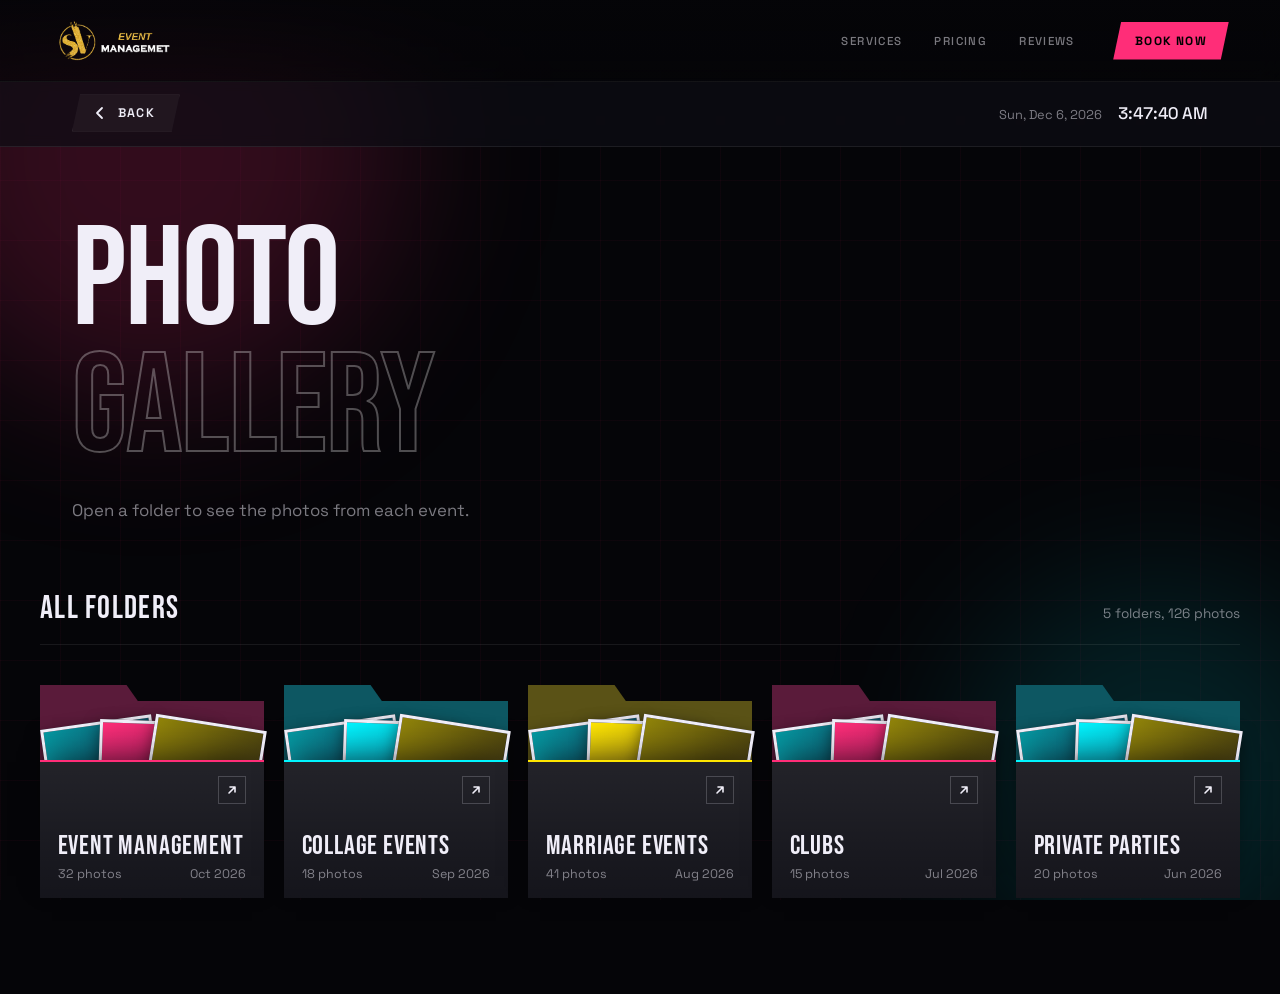
==== commit 078a0583: "socond" ====
--- a/src/html/c_gallery.html
+++ b/src/html/c_gallery.html
@@ -12,7 +12,7 @@
 
   <!-- 1) Your existing stylesheet (unchanged)  2) the new gallery styles.
        Change the paths if your CSS lives in a folder, e.g. href="css/Claudestyle.css" -->
-  <link rel="stylesheet" href="Claudestyle.css">
+  <link rel="stylesheet" href="./Claudestyle.css">
   <link rel="stylesheet" href="gallery.css">
     <link rel="stylesheet" href="./c_gallery.css">
 
